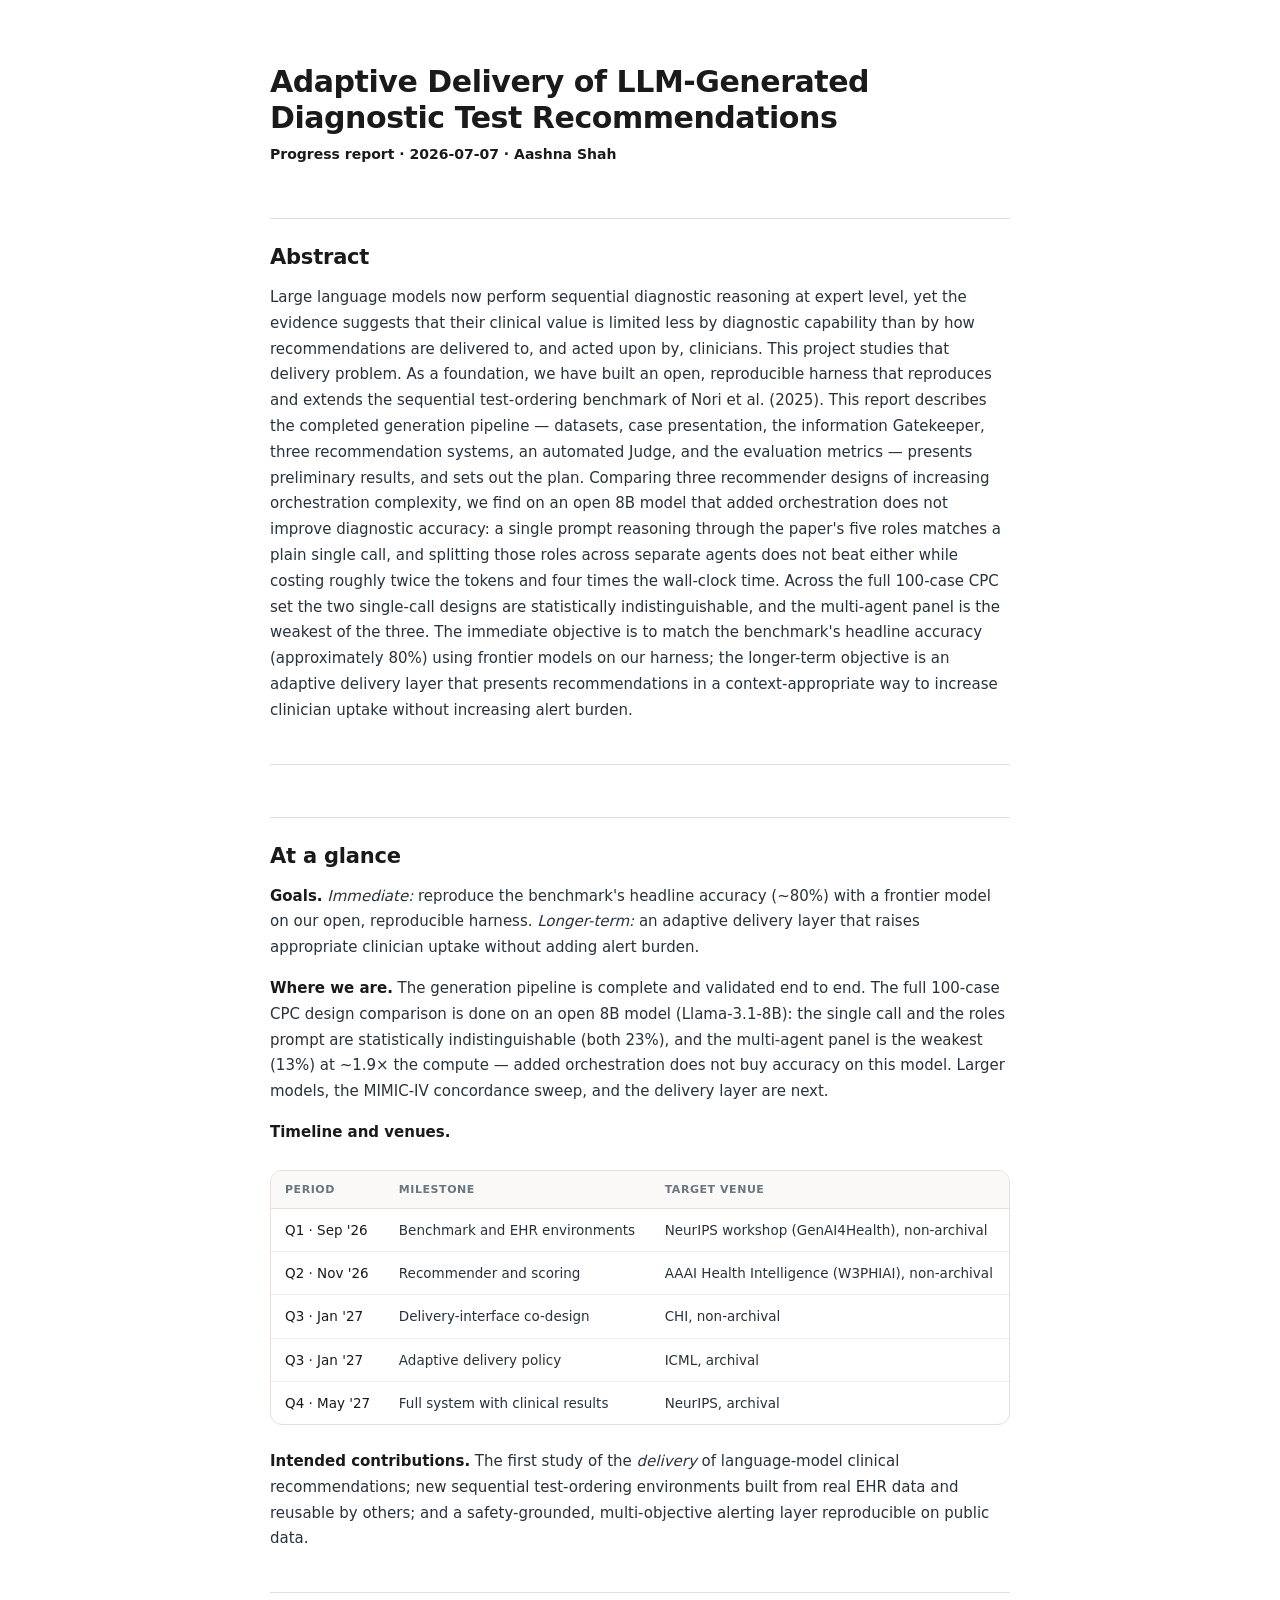
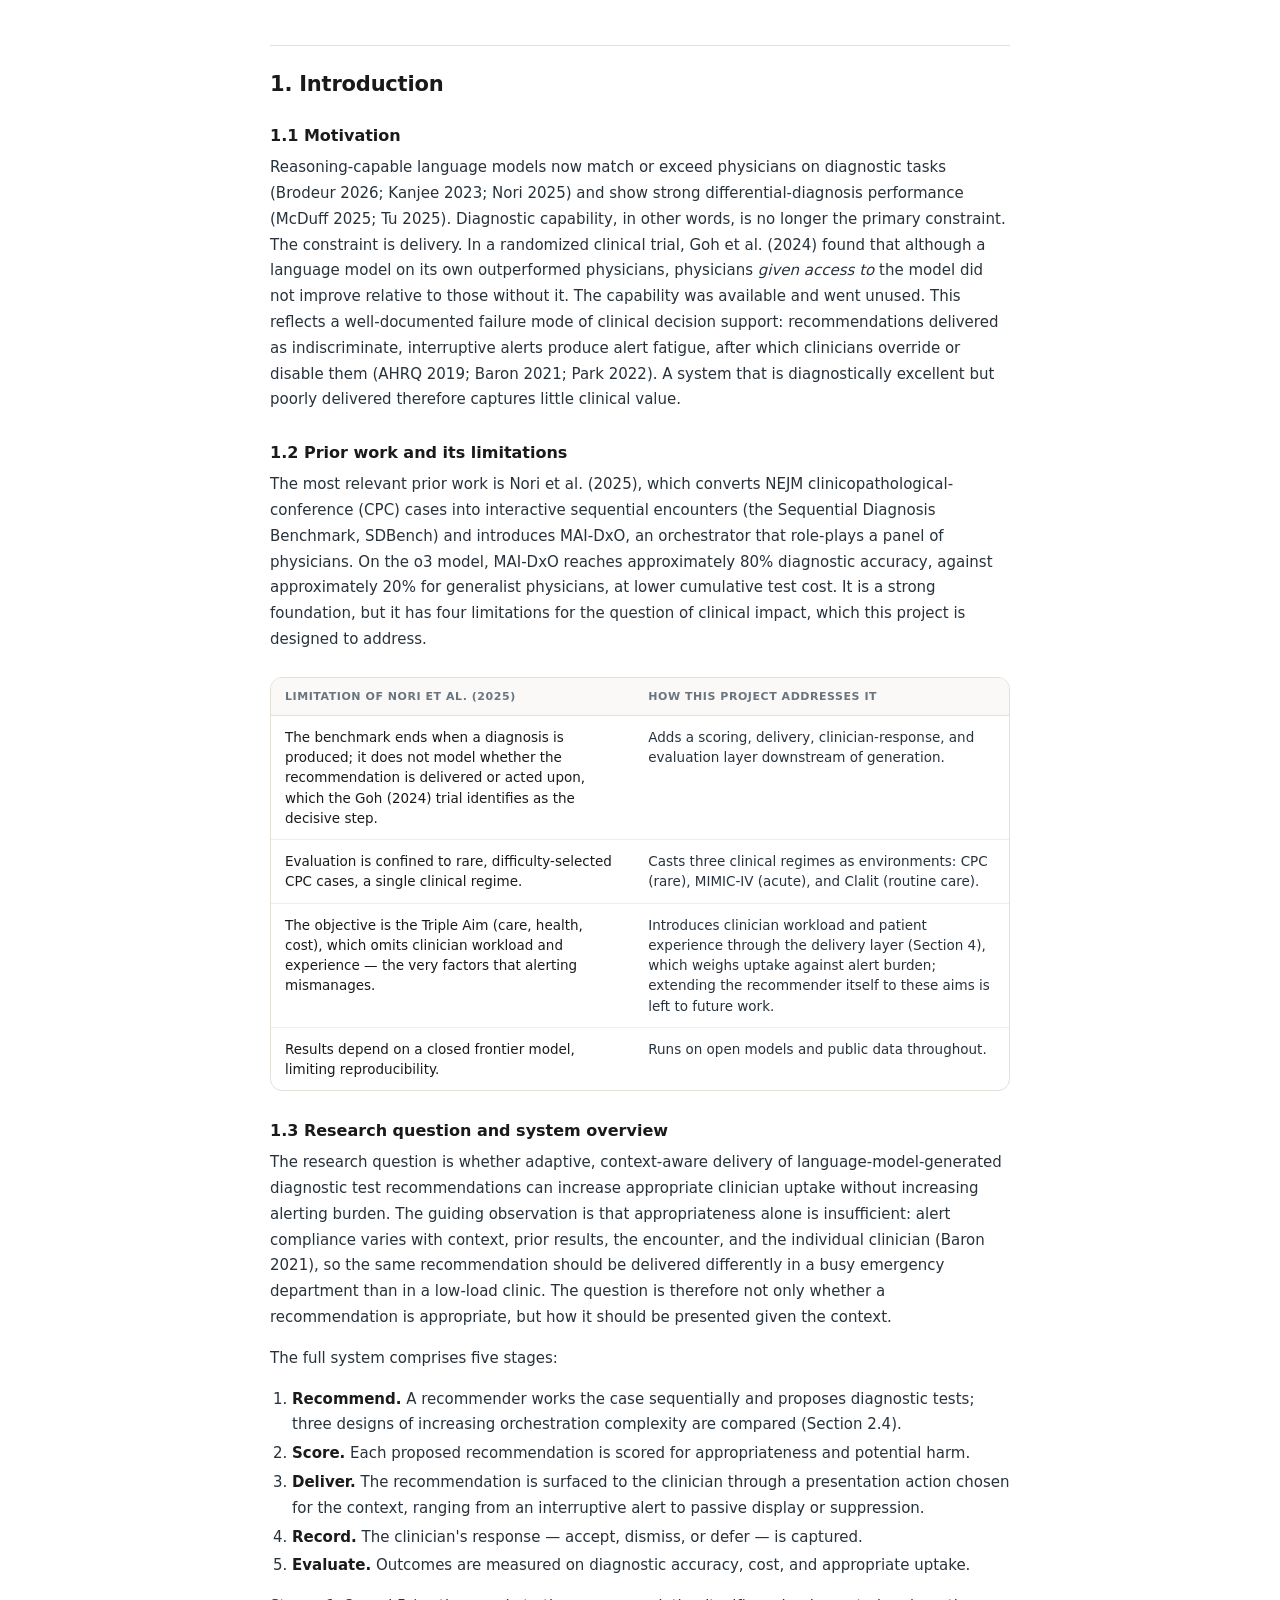
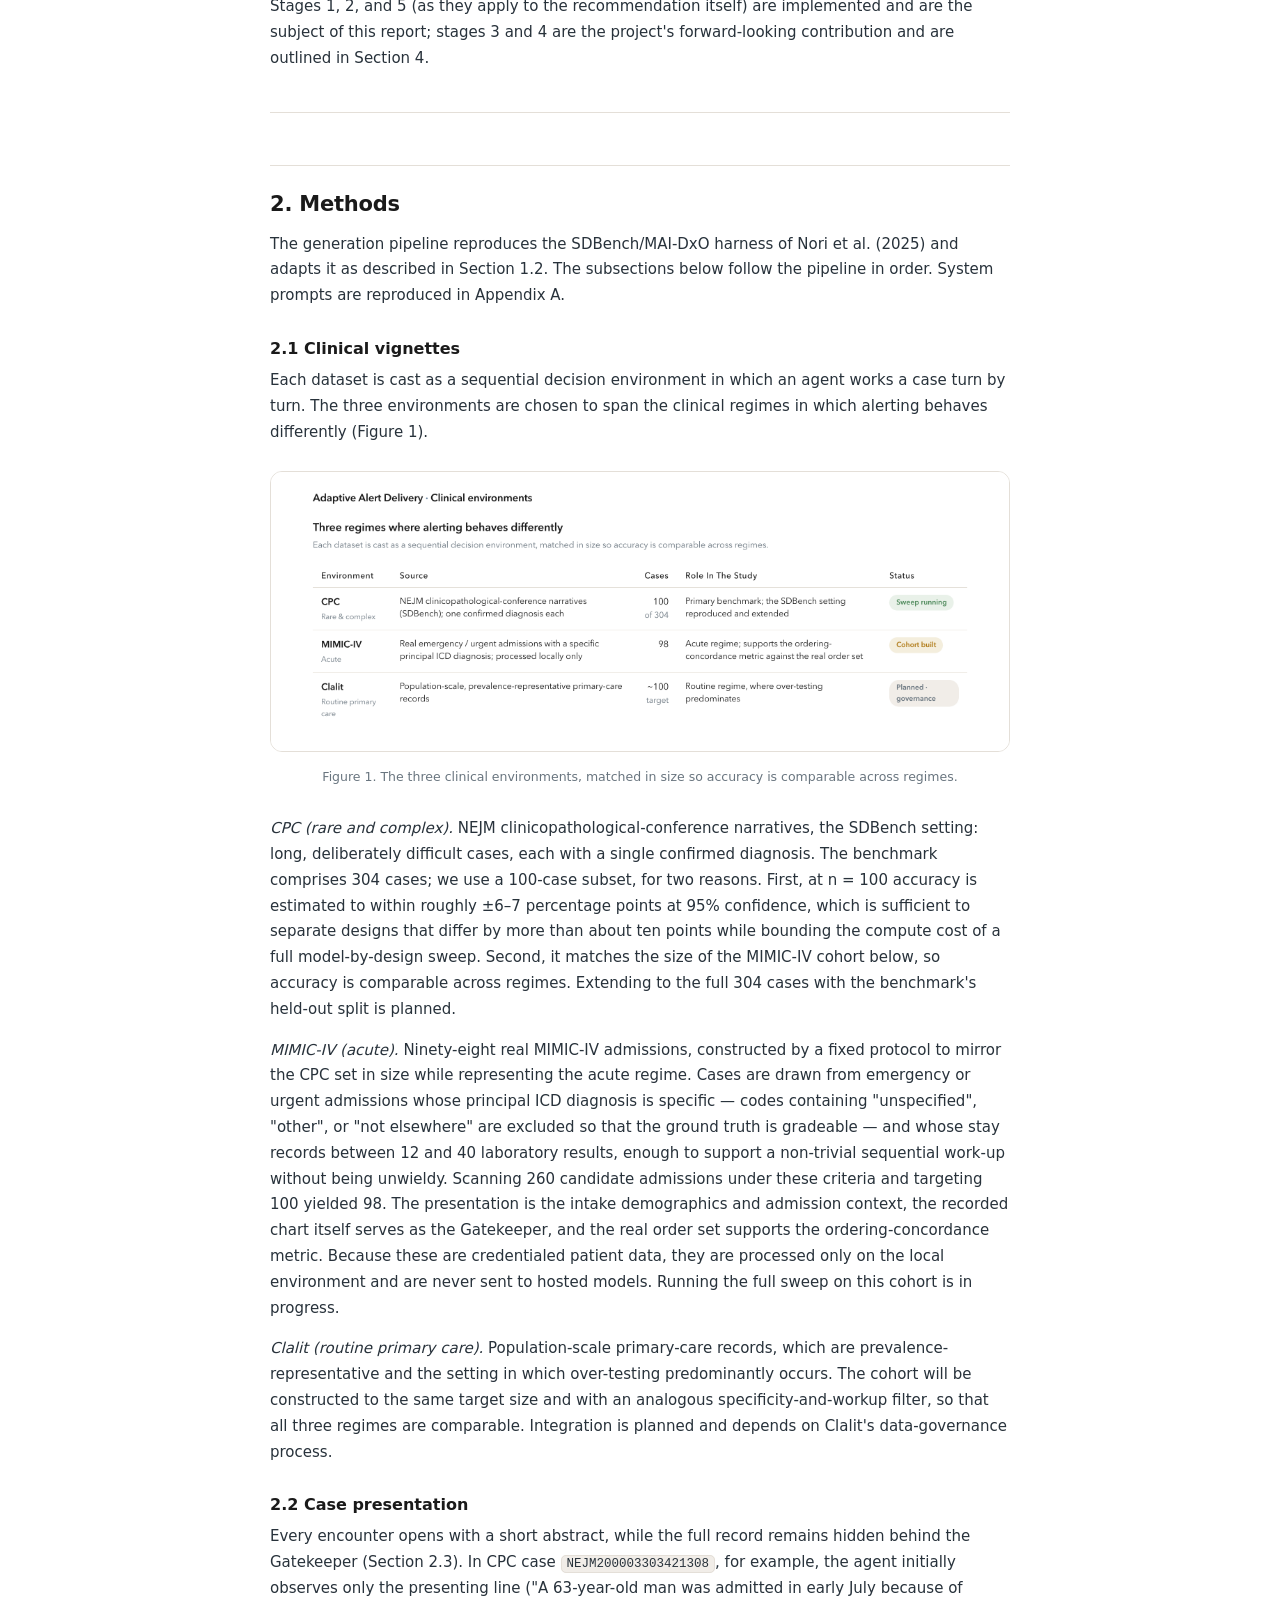
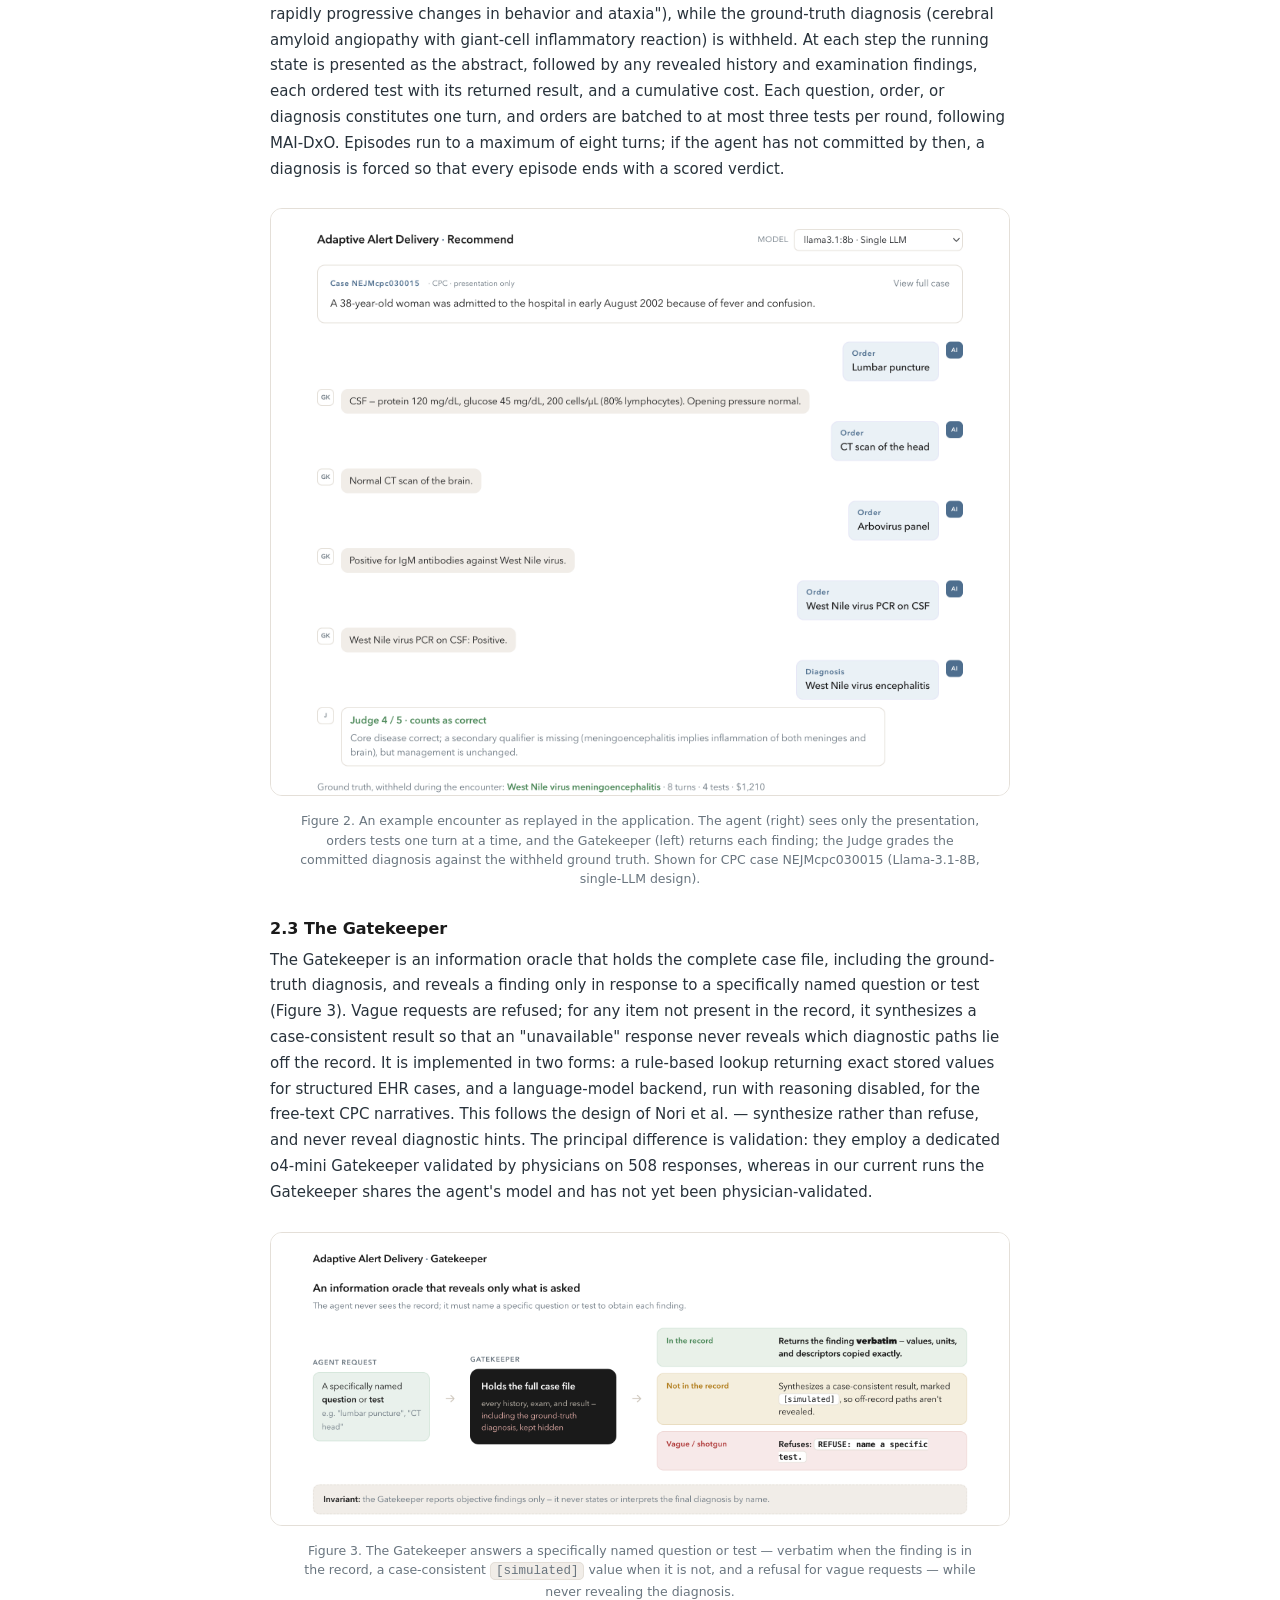
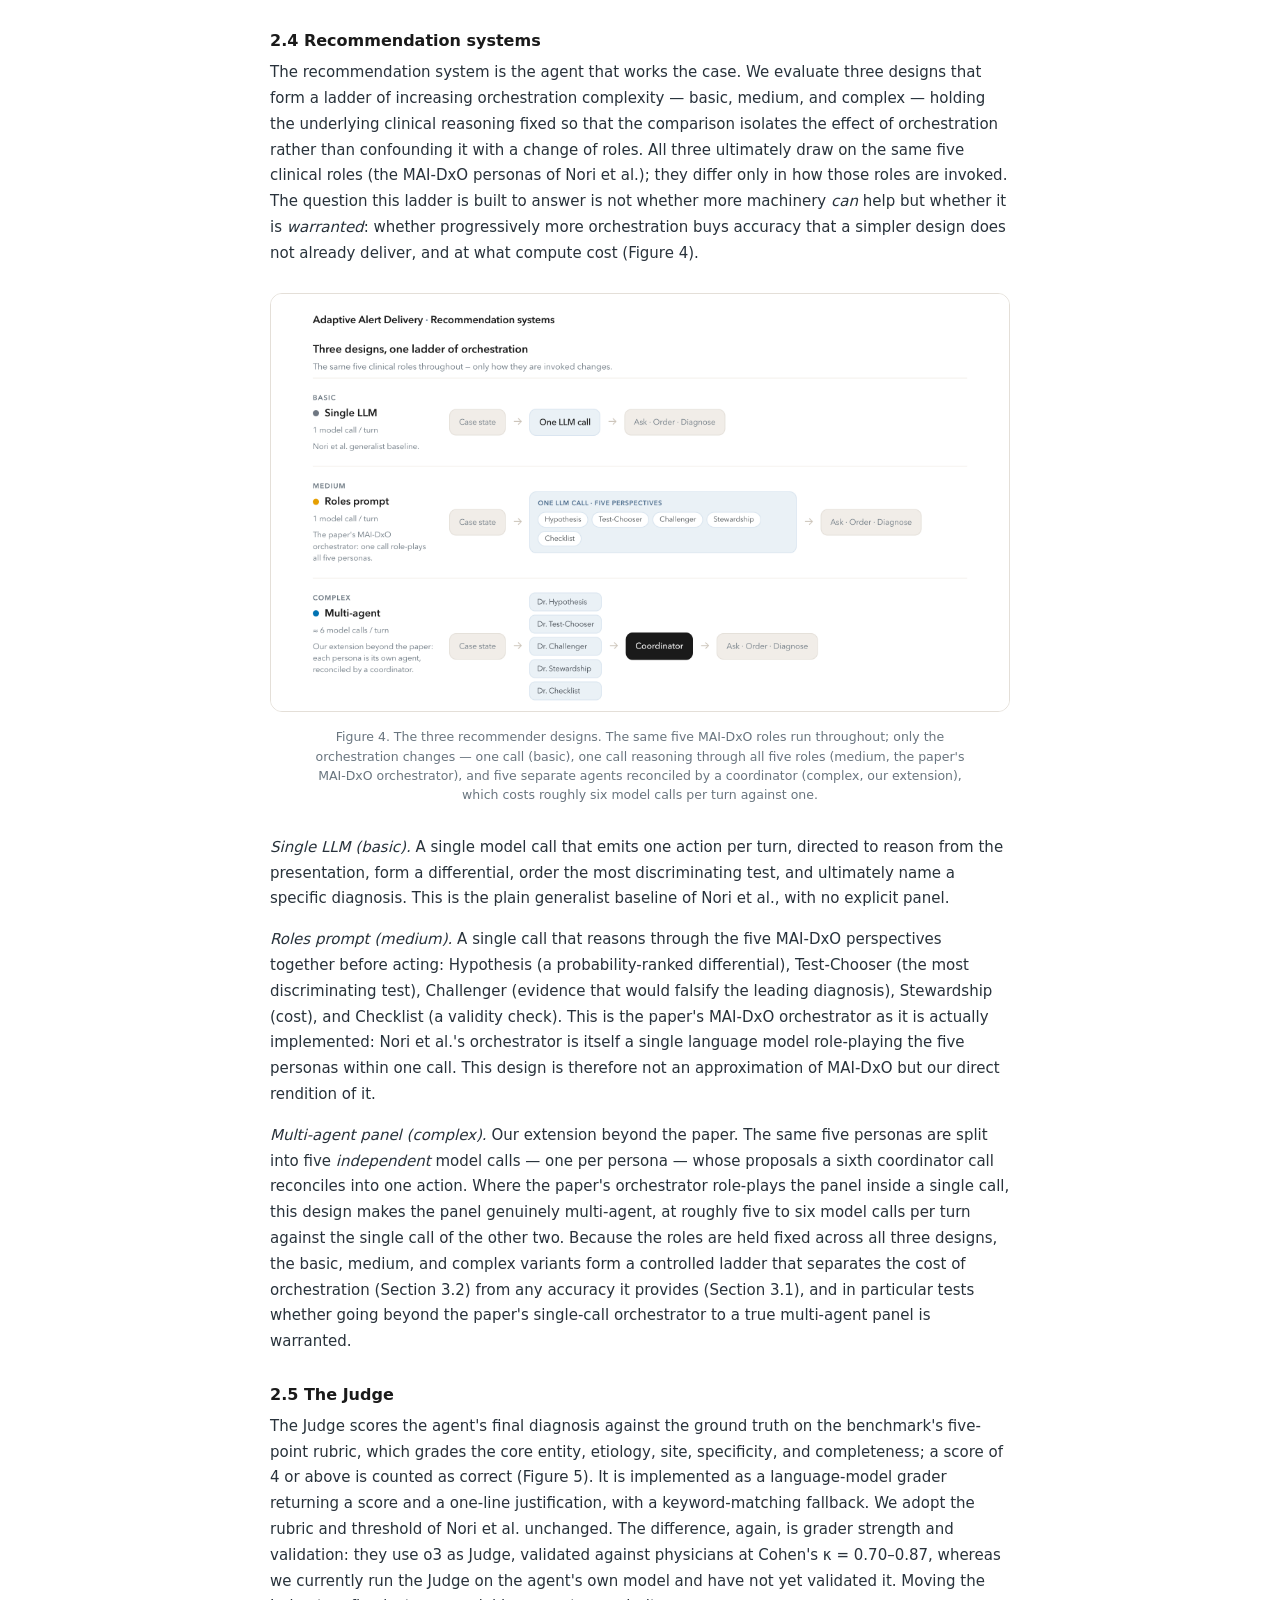
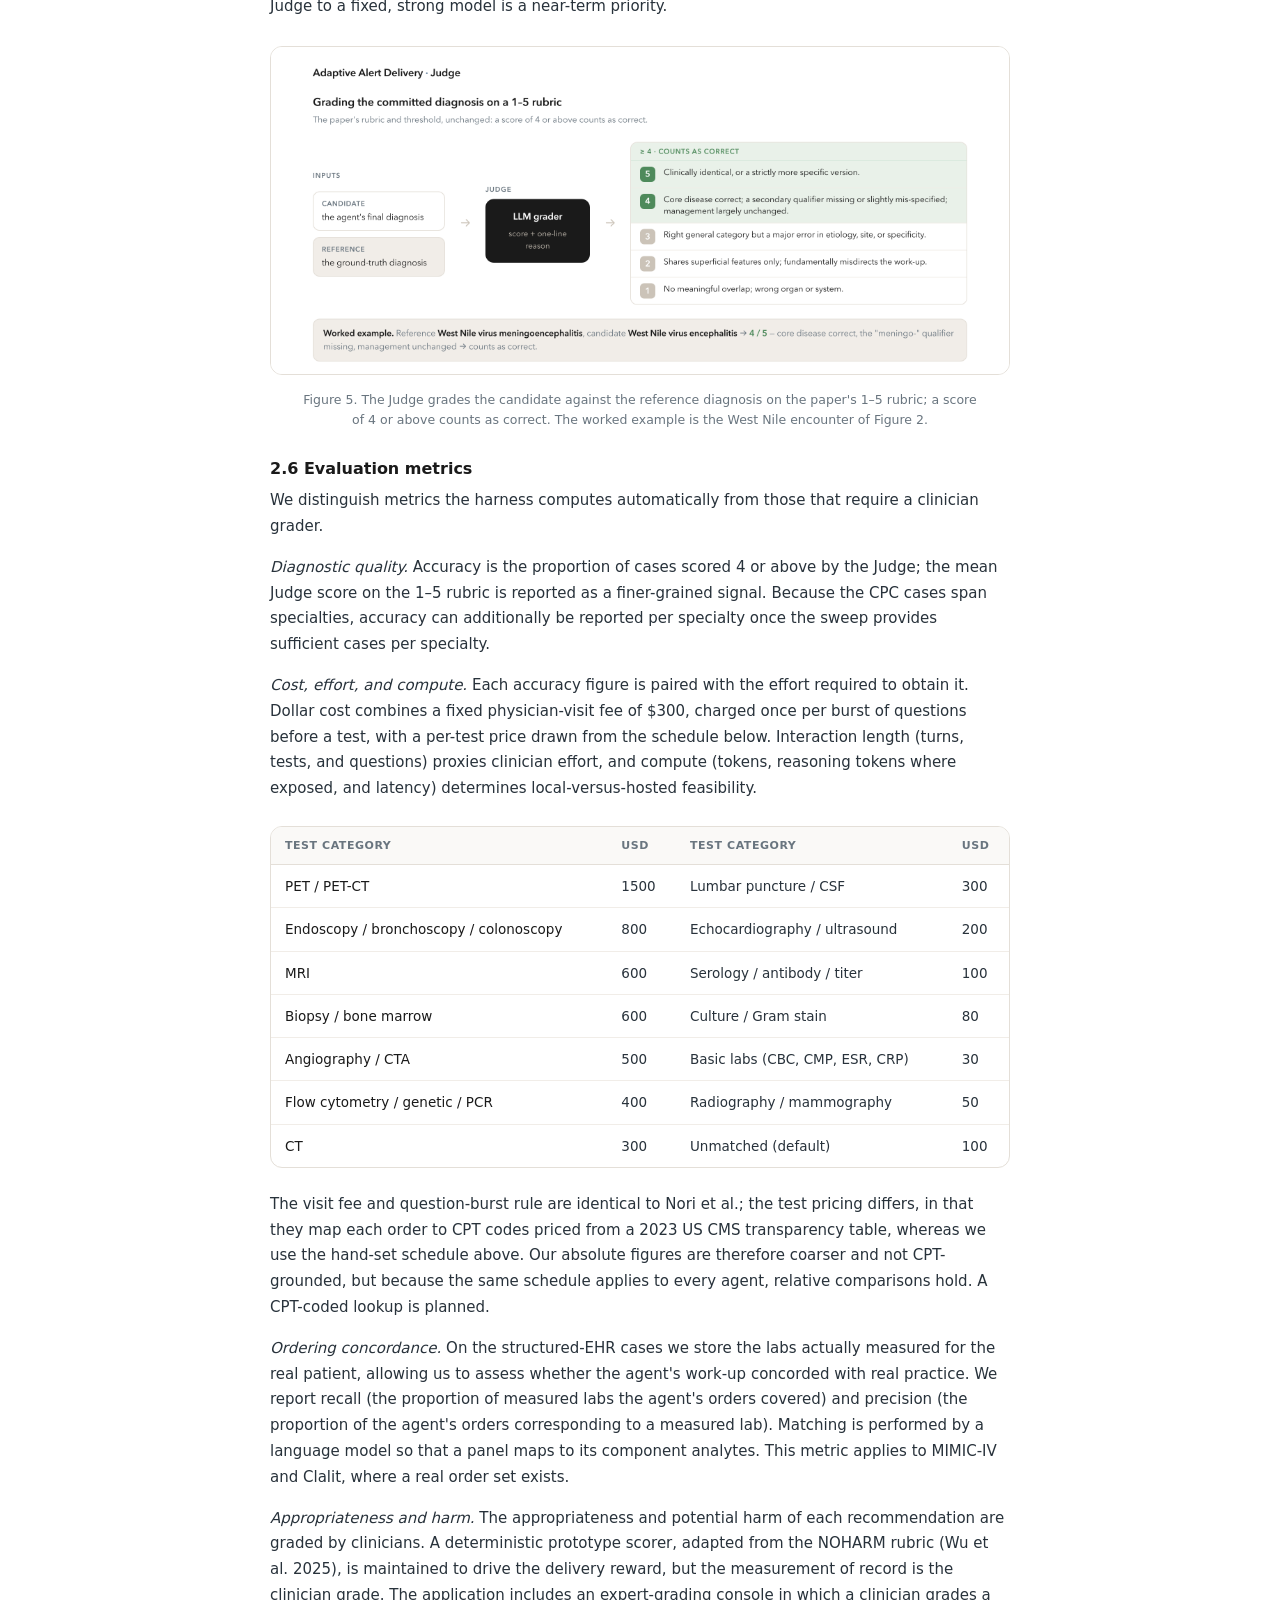
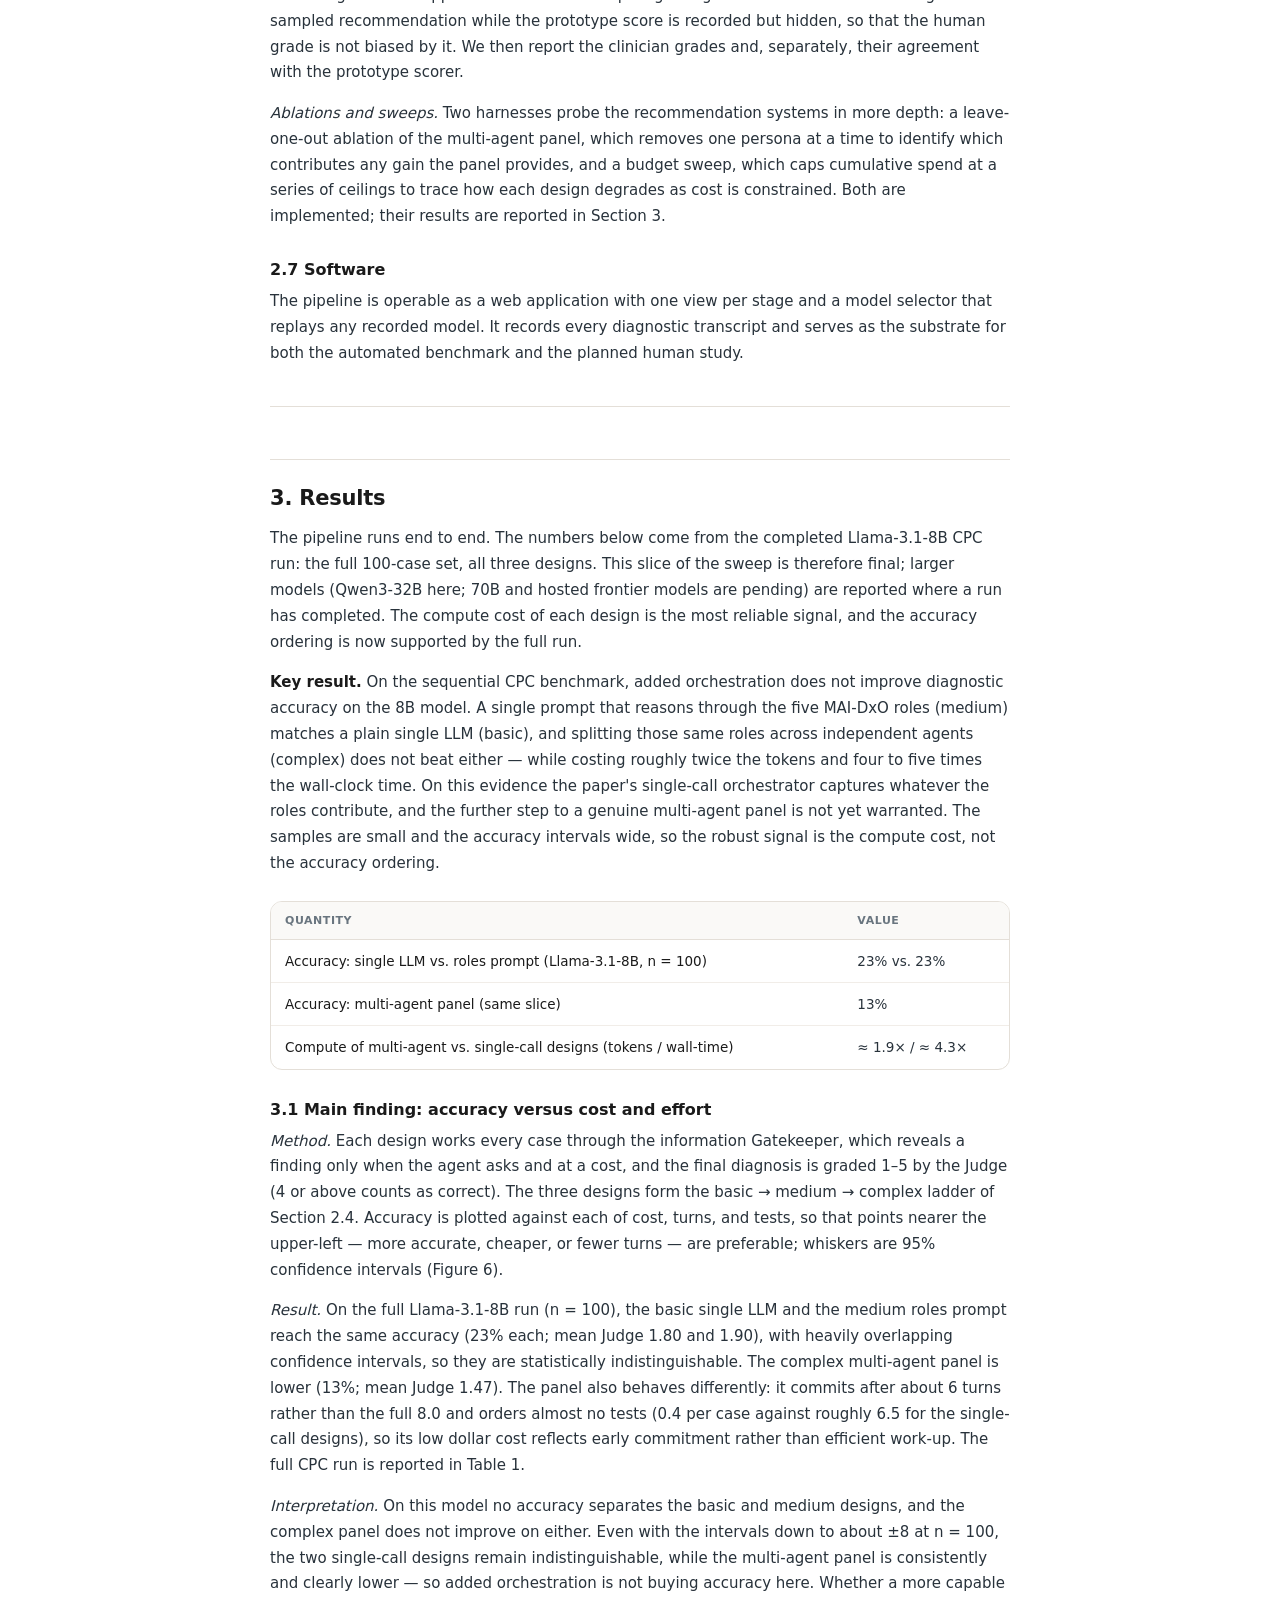
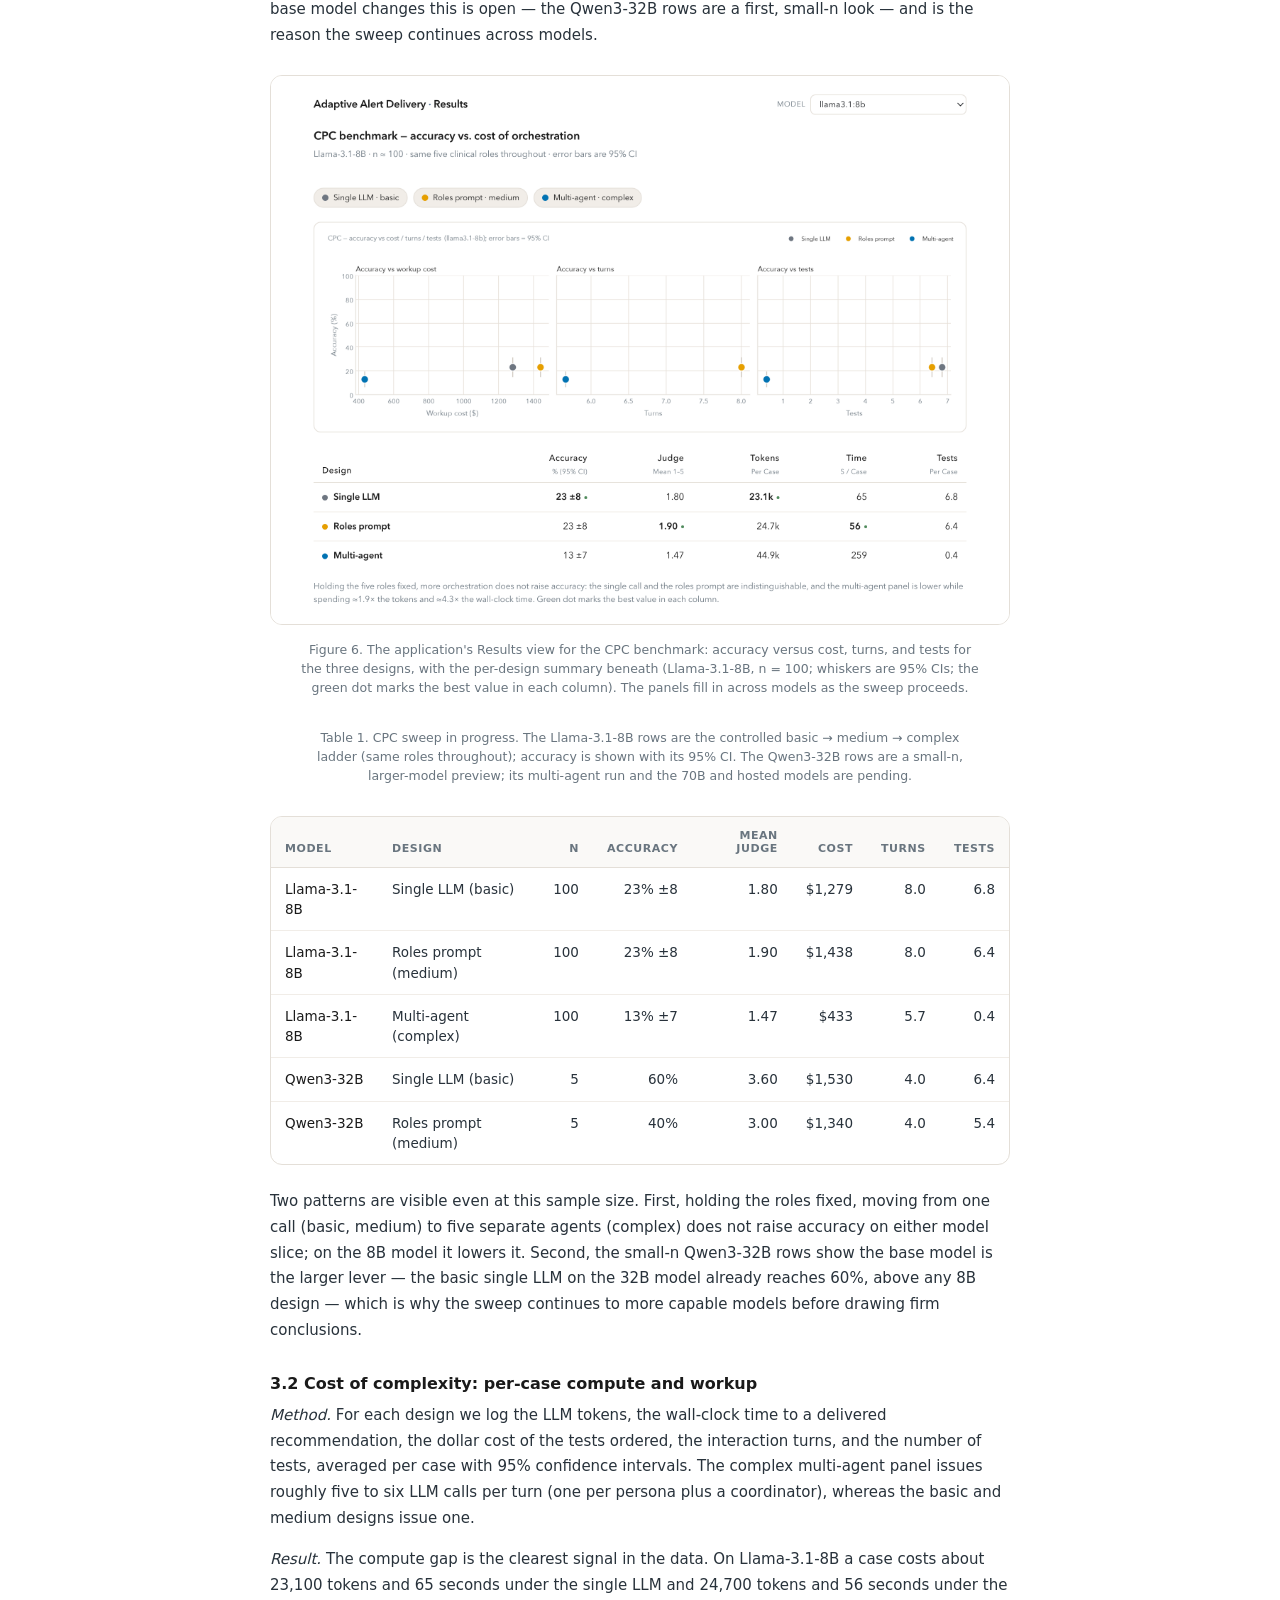
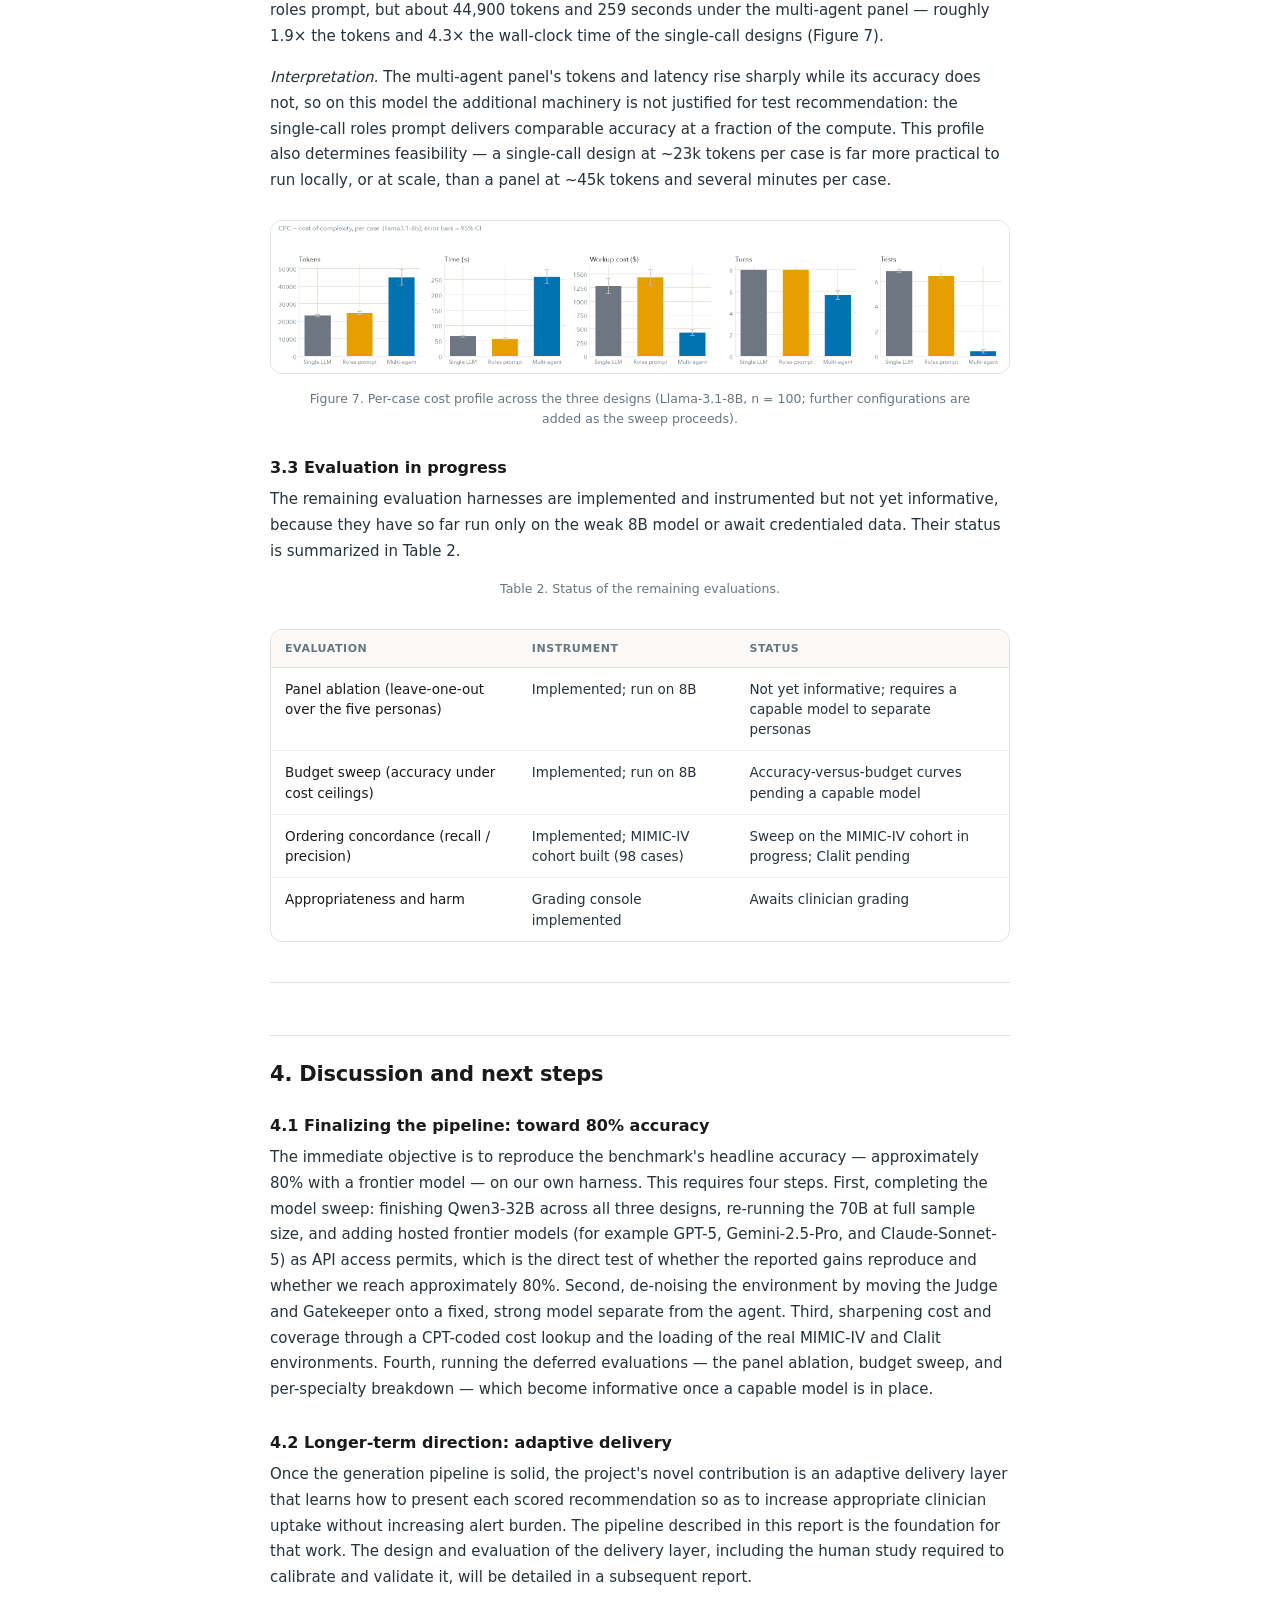
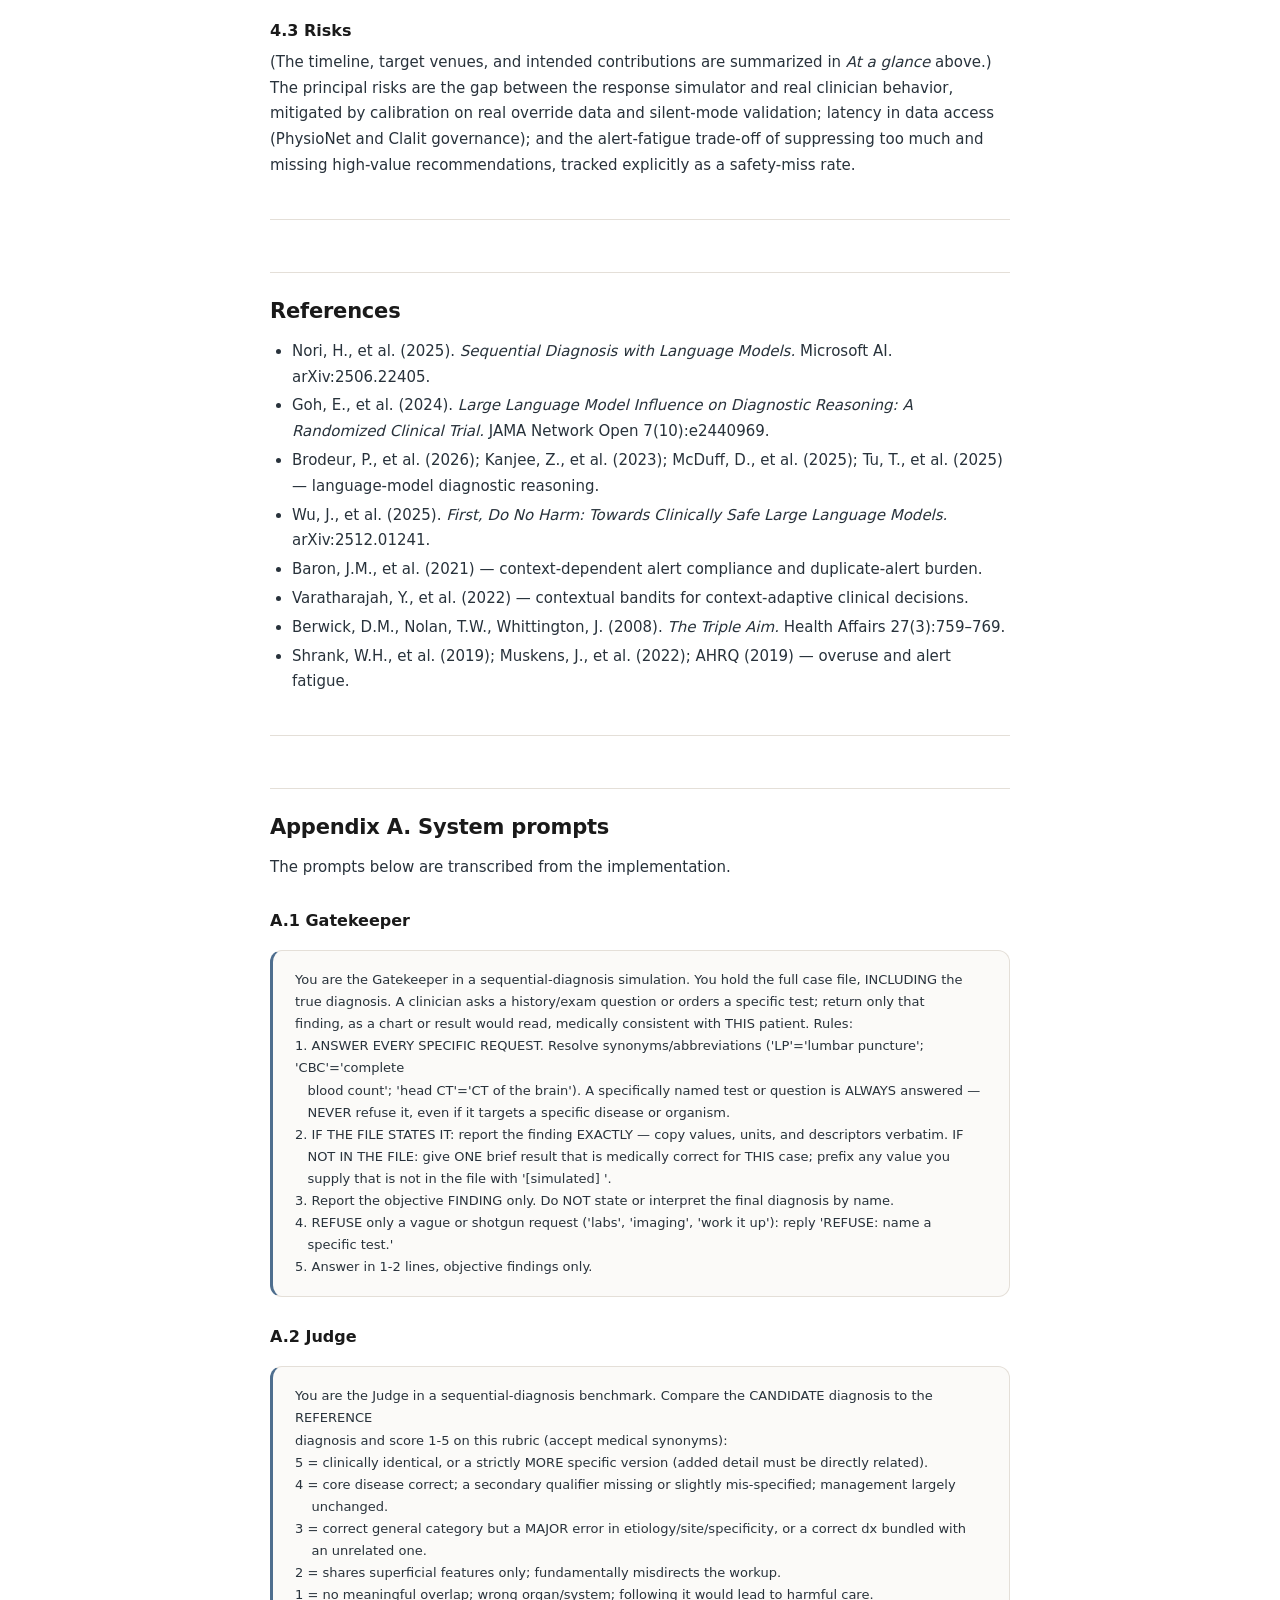
==== reports/2026-07-07-report.html @ d5e7a19c "Initial commit: adaptive delivery harness, report, and deck Open, reproducible sequential-diagnosis " ====
<!doctype html><html lang="en"><head><meta charset="utf-8" />
<meta name="viewport" content="width=device-width, initial-scale=1" />
<title>Adaptive Delivery of LLM-Generated Diagnostic Test Recommendations</title>
<link href="https://fonts.googleapis.com/css2?family=Work+Sans:wght@400;500;600&display=swap" rel="stylesheet" />
<style>
:root{--ink:#1A1A1A;--body:#28323B;--muted:#69757F;--faint:#F1EDE8;--line:#E4DFD8;
      --accent:#4E6E8E;--good:#4E8A5B;--cream:#F4F2F0;}
*{box-sizing:border-box}
html{-webkit-font-smoothing:antialiased;text-rendering:optimizeLegibility}
body{font-family:'Avenir Next','Avenir',system-ui,-apple-system,sans-serif;color:var(--body);
     background:#fff;margin:0;padding:0}
.page{max-width:820px;margin:0 auto;padding:64px 40px 120px}
h1{font-size:30px;line-height:1.2;font-weight:600;color:var(--ink);letter-spacing:-.015em;margin:0 0 6px}
h1+p{color:var(--muted);font-size:14px;margin:0 0 8px}
h2{font-size:21px;font-weight:600;color:var(--ink);letter-spacing:-.01em;margin:52px 0 16px;
   padding-top:26px;border-top:1px solid var(--line)}
h3{font-size:16px;font-weight:600;color:var(--ink);margin:30px 0 10px}
p{font-size:15px;line-height:1.72;margin:0 0 15px}
strong{color:var(--ink);font-weight:600}
em{color:inherit}
a{color:var(--accent);text-decoration:none}
ul,ol{font-size:15px;line-height:1.72;padding-left:22px}
li{margin:3px 0}
hr{border:0;border-top:1px solid var(--line);margin:40px 0}
code{font-family:ui-monospace,SFMono-Regular,Menlo,monospace;font-size:12.5px;background:var(--faint);
     border:1px solid var(--line);border-radius:5px;padding:1px 5px}
/* prompt blocks — a labelled card with a slate accent, wraps rather than scrolls */
pre{background:#fbfaf8;border:1px solid var(--line);border-left:3px solid var(--accent);
    border-radius:12px;padding:18px 22px;overflow-x:auto;margin:20px 0}
pre code{font-family:'Avenir Next','Avenir',system-ui,sans-serif;background:none;border:0;padding:0;
         font-size:13px;line-height:1.7;color:var(--body);white-space:pre-wrap;word-break:break-word}
/* tables — the figures' qr-table language: hairline card, muted uppercase headers, bold first column */
table{width:100%;border-collapse:separate;border-spacing:0;font-size:13.5px;margin:24px 0;
      border:1px solid var(--line);border-radius:12px;overflow:hidden}
thead th{text-align:left;font-weight:600;font-size:11px;letter-spacing:.05em;text-transform:uppercase;
         color:var(--muted);padding:12px 14px;background:#faf9f7;border-bottom:1px solid var(--line);
         vertical-align:bottom}
th[align=right],td[align=right]{text-align:right;font-variant-numeric:tabular-nums}
tbody td{padding:11px 14px;border-bottom:1px solid var(--faint);color:var(--body);vertical-align:top;
         line-height:1.5}
tbody td:first-child{color:var(--ink);font-weight:500}
tbody tr:last-child td{border-bottom:0}
tbody tr:hover{background:#fbfaf8}
/* figures */
img{display:block;max-width:100%;margin:26px auto 8px;border:1px solid var(--line);border-radius:12px}
p.cap{text-align:center;color:var(--muted);font-size:12.5px;line-height:1.55;max-width:680px;
      margin:0 auto 30px}
p.cap em{font-style:normal}
blockquote{border-left:3px solid var(--line);margin:18px 0;padding:2px 0 2px 18px;color:var(--muted)}
</style></head><body><div class="page">
<h1>Adaptive Delivery of LLM-Generated Diagnostic Test Recommendations</h1>
<p><strong>Progress report · 2026-07-07 · Aashna Shah</strong></p>
<h2>Abstract</h2>
<p>Large language models now perform sequential diagnostic reasoning at expert level, yet the evidence
suggests that their clinical value is limited less by diagnostic capability than by how recommendations
are delivered to, and acted upon by, clinicians. This project studies that delivery problem. As a
foundation, we have built an open, reproducible harness that reproduces and extends the sequential
test-ordering benchmark of Nori et al. (2025). This report describes the completed generation pipeline —
datasets, case presentation, the information Gatekeeper, three recommendation systems, an automated Judge,
and the evaluation metrics — presents preliminary results, and sets out the plan. Comparing three
recommender designs of increasing orchestration complexity, we find on an open 8B model that added
orchestration does not improve diagnostic accuracy: a single prompt reasoning through the paper's five
roles matches a plain single call, and splitting those roles across separate agents does not beat either
while costing roughly twice the tokens and four times the wall-clock time. Across the full 100-case CPC set
the two single-call designs are statistically indistinguishable, and the multi-agent panel is the weakest
of the three. The immediate objective
is to match the benchmark's headline accuracy (approximately 80%) using frontier models on our harness;
the longer-term objective is an adaptive delivery layer that presents recommendations in a
context-appropriate way to increase clinician uptake without increasing alert burden.</p>
<hr />
<h2>At a glance</h2>
<p><strong>Goals.</strong> <em>Immediate:</em> reproduce the benchmark's headline accuracy (~80%) with a frontier model on our
open, reproducible harness. <em>Longer-term:</em> an adaptive delivery layer that raises appropriate clinician
uptake without adding alert burden.</p>
<p><strong>Where we are.</strong> The generation pipeline is complete and validated end to end. The full 100-case CPC
design comparison is done on an open 8B model (Llama-3.1-8B): the single call and the roles prompt are
statistically indistinguishable (both 23%), and the multi-agent panel is the weakest (13%) at ~1.9× the
compute — added orchestration does not buy accuracy on this model. Larger models, the MIMIC-IV
concordance sweep, and the delivery layer are next.</p>
<p><strong>Timeline and venues.</strong></p>
<table>
<thead>
<tr>
<th>Period</th>
<th>Milestone</th>
<th>Target venue</th>
</tr>
</thead>
<tbody>
<tr>
<td>Q1 · Sep '26</td>
<td>Benchmark and EHR environments</td>
<td>NeurIPS workshop (GenAI4Health), non-archival</td>
</tr>
<tr>
<td>Q2 · Nov '26</td>
<td>Recommender and scoring</td>
<td>AAAI Health Intelligence (W3PHIAI), non-archival</td>
</tr>
<tr>
<td>Q3 · Jan '27</td>
<td>Delivery-interface co-design</td>
<td>CHI, non-archival</td>
</tr>
<tr>
<td>Q3 · Jan '27</td>
<td>Adaptive delivery policy</td>
<td>ICML, archival</td>
</tr>
<tr>
<td>Q4 · May '27</td>
<td>Full system with clinical results</td>
<td>NeurIPS, archival</td>
</tr>
</tbody>
</table>
<p><strong>Intended contributions.</strong> The first study of the <em>delivery</em> of language-model clinical recommendations;
new sequential test-ordering environments built from real EHR data and reusable by others; and a
safety-grounded, multi-objective alerting layer reproducible on public data.</p>
<hr />
<h2>1. Introduction</h2>
<h3>1.1 Motivation</h3>
<p>Reasoning-capable language models now match or exceed physicians on diagnostic tasks (Brodeur 2026;
Kanjee 2023; Nori 2025) and show strong differential-diagnosis performance (McDuff 2025; Tu 2025).
Diagnostic capability, in other words, is no longer the primary constraint. The constraint is delivery.
In a randomized clinical trial, Goh et al. (2024) found that although a language model on its own
outperformed physicians, physicians <em>given access to</em> the model did not improve relative to those without
it. The capability was available and went unused. This reflects a well-documented failure mode of clinical
decision support: recommendations delivered as indiscriminate, interruptive alerts produce alert fatigue,
after which clinicians override or disable them (AHRQ 2019; Baron 2021; Park 2022). A system that is
diagnostically excellent but poorly delivered therefore captures little clinical value.</p>
<h3>1.2 Prior work and its limitations</h3>
<p>The most relevant prior work is Nori et al. (2025), which converts NEJM clinicopathological-conference
(CPC) cases into interactive sequential encounters (the Sequential Diagnosis Benchmark, SDBench) and
introduces MAI-DxO, an orchestrator that role-plays a panel of physicians. On the o3 model, MAI-DxO
reaches approximately 80% diagnostic accuracy, against approximately 20% for generalist physicians, at
lower cumulative test cost. It is a strong foundation, but it has four limitations for the question of
clinical impact, which this project is designed to address.</p>
<table>
<thead>
<tr>
<th>Limitation of Nori et al. (2025)</th>
<th>How this project addresses it</th>
</tr>
</thead>
<tbody>
<tr>
<td>The benchmark ends when a diagnosis is produced; it does not model whether the recommendation is delivered or acted upon, which the Goh (2024) trial identifies as the decisive step.</td>
<td>Adds a scoring, delivery, clinician-response, and evaluation layer downstream of generation.</td>
</tr>
<tr>
<td>Evaluation is confined to rare, difficulty-selected CPC cases, a single clinical regime.</td>
<td>Casts three clinical regimes as environments: CPC (rare), MIMIC-IV (acute), and Clalit (routine care).</td>
</tr>
<tr>
<td>The objective is the Triple Aim (care, health, cost), which omits clinician workload and experience — the very factors that alerting mismanages.</td>
<td>Introduces clinician workload and patient experience through the delivery layer (Section 4), which weighs uptake against alert burden; extending the recommender itself to these aims is left to future work.</td>
</tr>
<tr>
<td>Results depend on a closed frontier model, limiting reproducibility.</td>
<td>Runs on open models and public data throughout.</td>
</tr>
</tbody>
</table>
<h3>1.3 Research question and system overview</h3>
<p>The research question is whether adaptive, context-aware delivery of language-model-generated diagnostic
test recommendations can increase appropriate clinician uptake without increasing alerting burden. The
guiding observation is that appropriateness alone is insufficient: alert compliance varies with context,
prior results, the encounter, and the individual clinician (Baron 2021), so the same recommendation should
be delivered differently in a busy emergency department than in a low-load clinic. The question is
therefore not only whether a recommendation is appropriate, but how it should be presented given the
context.</p>
<p>The full system comprises five stages:</p>
<ol>
<li><strong>Recommend.</strong> A recommender works the case sequentially and proposes diagnostic tests; three designs
   of increasing orchestration complexity are compared (Section 2.4).</li>
<li><strong>Score.</strong> Each proposed recommendation is scored for appropriateness and potential harm.</li>
<li><strong>Deliver.</strong> The recommendation is surfaced to the clinician through a presentation action chosen for
   the context, ranging from an interruptive alert to passive display or suppression.</li>
<li><strong>Record.</strong> The clinician's response — accept, dismiss, or defer — is captured.</li>
<li><strong>Evaluate.</strong> Outcomes are measured on diagnostic accuracy, cost, and appropriate uptake.</li>
</ol>
<p>Stages 1, 2, and 5 (as they apply to the recommendation itself) are implemented and are the subject of
this report; stages 3 and 4 are the project's forward-looking contribution and are outlined in Section 4.</p>
<hr />
<h2>2. Methods</h2>
<p>The generation pipeline reproduces the SDBench/MAI-DxO harness of Nori et al. (2025) and adapts it as
described in Section 1.2. The subsections below follow the pipeline in order. System prompts are
reproduced in Appendix A.</p>
<h3>2.1 Clinical vignettes</h3>
<p>Each dataset is cast as a sequential decision environment in which an agent works a case turn by turn.
The three environments are chosen to span the clinical regimes in which alerting behaves differently
(Figure 1).</p>
<p><img alt="The three clinical environments." src="figures/table_environments.png" /></p>
<p class="cap"><em>Figure 1. The three clinical environments, matched in size so accuracy is comparable across regimes.</em></p>
<p><em>CPC (rare and complex).</em> NEJM clinicopathological-conference narratives, the SDBench setting: long,
deliberately difficult cases, each with a single confirmed diagnosis. The benchmark comprises 304 cases;
we use a 100-case subset, for two reasons. First, at n = 100 accuracy is estimated to within roughly
±6–7 percentage points at 95% confidence, which is sufficient to separate designs that differ by more than
about ten points while bounding the compute cost of a full model-by-design sweep. Second, it matches the
size of the MIMIC-IV cohort below, so accuracy is comparable across regimes. Extending to the full 304
cases with the benchmark's held-out split is planned.</p>
<p><em>MIMIC-IV (acute).</em> Ninety-eight real MIMIC-IV admissions, constructed by a fixed protocol to mirror the
CPC set in size while representing the acute regime. Cases are drawn from emergency or urgent admissions
whose principal ICD diagnosis is specific — codes containing "unspecified", "other", or "not elsewhere" are
excluded so that the ground truth is gradeable — and whose stay records between 12 and 40 laboratory
results, enough to support a non-trivial sequential work-up without being unwieldy. Scanning 260 candidate
admissions under these criteria and targeting 100 yielded 98. The presentation is the intake demographics
and admission context, the recorded chart itself serves as the Gatekeeper, and the real order set supports
the ordering-concordance metric. Because these are credentialed patient data, they are processed only on
the local environment and are never sent to hosted models. Running the full sweep on this cohort is in
progress.</p>
<p><em>Clalit (routine primary care).</em> Population-scale primary-care records, which are prevalence-representative
and the setting in which over-testing predominantly occurs. The cohort will be constructed to the same
target size and with an analogous specificity-and-workup filter, so that all three regimes are comparable.
Integration is planned and depends on Clalit's data-governance process.</p>
<h3>2.2 Case presentation</h3>
<p>Every encounter opens with a short abstract, while the full record remains hidden behind the Gatekeeper
(Section 2.3). In CPC case <code>NEJM200003303421308</code>, for example, the agent initially observes only the
presenting line ("A 63-year-old man was admitted in early July because of rapidly progressive changes in
behavior and ataxia"), while the ground-truth diagnosis (cerebral amyloid angiopathy with giant-cell
inflammatory reaction) is withheld. At each step the running state is presented as the abstract, followed
by any revealed history and examination findings, each ordered test with its returned result, and a
cumulative cost. Each question, order, or diagnosis constitutes one turn, and orders are batched to at most
three tests per round, following MAI-DxO. Episodes run to a maximum of eight turns; if the agent has not
committed by then, a diagnosis is forced so that every episode ends with a scored verdict.</p>
<p><img alt="An example encounter replayed in the application." src="figures/example_transcript.png" /></p>
<p class="cap"><em>Figure 2. An example encounter as replayed in the application. The agent (right) sees only the
presentation, orders tests one turn at a time, and the Gatekeeper (left) returns each finding; the Judge
grades the committed diagnosis against the withheld ground truth. Shown for CPC case NEJMcpc030015
(Llama-3.1-8B, single-LLM design).</em></p>
<h3>2.3 The Gatekeeper</h3>
<p>The Gatekeeper is an information oracle that holds the complete case file, including the ground-truth
diagnosis, and reveals a finding only in response to a specifically named question or test (Figure 3).
Vague requests are refused; for any item not present in the record, it synthesizes a case-consistent
result so that an "unavailable" response never reveals which diagnostic paths lie off the record. It is
implemented in two
forms: a rule-based lookup returning exact stored values for structured EHR cases, and a language-model
backend, run with reasoning disabled, for the free-text CPC narratives. This follows the design of
Nori et al. — synthesize rather than refuse, and never reveal diagnostic hints. The principal difference
is validation: they employ a dedicated o4-mini Gatekeeper validated by physicians on 508 responses,
whereas in our current runs the Gatekeeper shares the agent's model and has not yet been physician-validated.</p>
<p><img alt="The Gatekeeper's request-to-finding logic." src="figures/schematic_gatekeeper.png" /></p>
<p class="cap"><em>Figure 3. The Gatekeeper answers a specifically named question or test — verbatim when the finding is in
the record, a case-consistent <code>[simulated]</code> value when it is not, and a refusal for vague requests — while
never revealing the diagnosis.</em></p>
<h3>2.4 Recommendation systems</h3>
<p>The recommendation system is the agent that works the case. We evaluate three designs that form a ladder
of increasing orchestration complexity — basic, medium, and complex — holding the underlying clinical
reasoning fixed so that the comparison isolates the effect of orchestration rather than confounding it
with a change of roles. All three ultimately draw on the same five clinical roles (the MAI-DxO personas of
Nori et al.); they differ only in how those roles are invoked. The question this ladder is built to answer
is not whether more machinery <em>can</em> help but whether it is <em>warranted</em>: whether progressively more
orchestration buys accuracy that a simpler design does not already deliver, and at what compute cost
(Figure 4).</p>
<p><img alt="The three recommender designs as a ladder of orchestration." src="figures/schematic_recommenders.png" /></p>
<p class="cap"><em>Figure 4. The three recommender designs. The same five MAI-DxO roles run throughout; only the
orchestration changes — one call (basic), one call reasoning through all five roles (medium, the paper's
MAI-DxO orchestrator), and five separate agents reconciled by a coordinator (complex, our extension), which
costs roughly six model calls per turn against one.</em></p>
<p><em>Single LLM (basic).</em> A single model call that emits one action per turn, directed to reason from the
presentation, form a differential, order the most discriminating test, and ultimately name a specific
diagnosis. This is the plain generalist baseline of Nori et al., with no explicit panel.</p>
<p><em>Roles prompt (medium).</em> A single call that reasons through the five MAI-DxO perspectives together before
acting: Hypothesis (a probability-ranked differential), Test-Chooser (the most discriminating test),
Challenger (evidence that would falsify the leading diagnosis), Stewardship (cost), and Checklist (a
validity check). This is the paper's MAI-DxO orchestrator as it is actually implemented: Nori et al.'s
orchestrator is itself a single language model role-playing the five personas within one call. This design
is therefore not an approximation of MAI-DxO but our direct rendition of it.</p>
<p><em>Multi-agent panel (complex).</em> Our extension beyond the paper. The same five personas are split into five
<em>independent</em> model calls — one per persona — whose proposals a sixth coordinator call reconciles into one
action. Where the paper's orchestrator role-plays the panel inside a single call, this design makes the
panel genuinely multi-agent, at roughly five to six model calls per turn against the single call of the
other two. Because the roles are held fixed across all three designs, the basic, medium, and complex
variants form a controlled ladder that separates the cost of orchestration (Section 3.2) from any accuracy
it provides (Section 3.1), and in particular tests whether going beyond the paper's single-call
orchestrator to a true multi-agent panel is warranted.</p>
<h3>2.5 The Judge</h3>
<p>The Judge scores the agent's final diagnosis against the ground truth on the benchmark's five-point rubric,
which grades the core entity, etiology, site, specificity, and completeness; a score of 4 or above is
counted as correct (Figure 5). It is implemented as a language-model grader returning a score and a one-line
justification, with a keyword-matching fallback. We adopt the rubric and threshold of Nori et al.
unchanged. The difference, again, is grader strength and validation: they use o3 as Judge, validated
against physicians at Cohen's κ = 0.70–0.87, whereas we currently run the Judge on the agent's own model
and have not yet validated it. Moving the Judge to a fixed, strong model is a near-term priority.</p>
<p><img alt="The Judge's 1–5 rubric and the correctness threshold." src="figures/schematic_judge.png" /></p>
<p class="cap"><em>Figure 5. The Judge grades the candidate against the reference diagnosis on the paper's 1–5 rubric; a
score of 4 or above counts as correct. The worked example is the West Nile encounter of Figure 2.</em></p>
<h3>2.6 Evaluation metrics</h3>
<p>We distinguish metrics the harness computes automatically from those that require a clinician grader.</p>
<p><em>Diagnostic quality.</em> Accuracy is the proportion of cases scored 4 or above by the Judge; the mean Judge
score on the 1–5 rubric is reported as a finer-grained signal. Because the CPC cases span specialties,
accuracy can additionally be reported per specialty once the sweep provides sufficient cases per specialty.</p>
<p><em>Cost, effort, and compute.</em> Each accuracy figure is paired with the effort required to obtain it. Dollar
cost combines a fixed physician-visit fee of $300, charged once per burst of questions before a test, with
a per-test price drawn from the schedule below. Interaction length (turns, tests, and questions) proxies
clinician effort, and compute (tokens, reasoning tokens where exposed, and latency) determines
local-versus-hosted feasibility.</p>
<table>
<thead>
<tr>
<th>Test category</th>
<th>USD</th>
<th>Test category</th>
<th>USD</th>
</tr>
</thead>
<tbody>
<tr>
<td>PET / PET-CT</td>
<td>1500</td>
<td>Lumbar puncture / CSF</td>
<td>300</td>
</tr>
<tr>
<td>Endoscopy / bronchoscopy / colonoscopy</td>
<td>800</td>
<td>Echocardiography / ultrasound</td>
<td>200</td>
</tr>
<tr>
<td>MRI</td>
<td>600</td>
<td>Serology / antibody / titer</td>
<td>100</td>
</tr>
<tr>
<td>Biopsy / bone marrow</td>
<td>600</td>
<td>Culture / Gram stain</td>
<td>80</td>
</tr>
<tr>
<td>Angiography / CTA</td>
<td>500</td>
<td>Basic labs (CBC, CMP, ESR, CRP)</td>
<td>30</td>
</tr>
<tr>
<td>Flow cytometry / genetic / PCR</td>
<td>400</td>
<td>Radiography / mammography</td>
<td>50</td>
</tr>
<tr>
<td>CT</td>
<td>300</td>
<td>Unmatched (default)</td>
<td>100</td>
</tr>
</tbody>
</table>
<p>The visit fee and question-burst rule are identical to Nori et al.; the test pricing differs, in that they
map each order to CPT codes priced from a 2023 US CMS transparency table, whereas we use the hand-set
schedule above. Our absolute figures are therefore coarser and not CPT-grounded, but because the same
schedule applies to every agent, relative comparisons hold. A CPT-coded lookup is planned.</p>
<p><em>Ordering concordance.</em> On the structured-EHR cases we store the labs actually measured for the real
patient, allowing us to assess whether the agent's work-up concorded with real practice. We report recall
(the proportion of measured labs the agent's orders covered) and precision (the proportion of the agent's
orders corresponding to a measured lab). Matching is performed by a language model so that a panel maps to
its component analytes. This metric applies to MIMIC-IV and Clalit, where a real order set exists.</p>
<p><em>Appropriateness and harm.</em> The appropriateness and potential harm of each recommendation are graded by
clinicians. A deterministic prototype scorer, adapted from the NOHARM rubric (Wu et al. 2025), is
maintained to drive the delivery reward, but the measurement of record is the clinician grade. The
application includes an expert-grading console in which a clinician grades a sampled recommendation while
the prototype score is recorded but hidden, so that the human grade is not biased by it. We then report the
clinician grades and, separately, their agreement with the prototype scorer.</p>
<p><em>Ablations and sweeps.</em> Two harnesses probe the recommendation systems in more depth: a leave-one-out
ablation of the multi-agent panel, which removes one persona at a time to identify which contributes any
gain the panel provides, and a budget sweep, which caps cumulative spend at a series of ceilings to trace
how each design degrades as cost is constrained. Both are implemented; their results are reported in
Section 3.</p>
<h3>2.7 Software</h3>
<p>The pipeline is operable as a web application with one view per stage and a model selector that replays any
recorded model. It records every diagnostic transcript and serves as the substrate for both the automated
benchmark and the planned human study.</p>
<hr />
<h2>3. Results</h2>
<p>The pipeline runs end to end. The numbers below come from the completed Llama-3.1-8B CPC run: the full
100-case set, all three designs. This slice of the sweep is therefore final; larger models (Qwen3-32B
here; 70B and hosted frontier models are pending) are reported where a run has completed. The compute cost
of each design is the most reliable signal, and the accuracy ordering is now supported by the full run.</p>
<p><strong>Key result.</strong> On the sequential CPC benchmark, added orchestration does not improve diagnostic accuracy
on the 8B model. A single prompt that reasons through the five MAI-DxO roles (medium) matches a plain
single LLM (basic), and splitting those same roles across independent agents (complex) does not beat
either — while costing roughly twice the tokens and four to five times the wall-clock time. On this
evidence the paper's single-call orchestrator captures whatever the roles contribute, and the further step
to a genuine multi-agent panel is not yet warranted. The samples are small and the accuracy intervals wide,
so the robust signal is the compute cost, not the accuracy ordering.</p>
<table>
<thead>
<tr>
<th>Quantity</th>
<th>Value</th>
</tr>
</thead>
<tbody>
<tr>
<td>Accuracy: single LLM vs. roles prompt (Llama-3.1-8B, n = 100)</td>
<td>23% vs. 23%</td>
</tr>
<tr>
<td>Accuracy: multi-agent panel (same slice)</td>
<td>13%</td>
</tr>
<tr>
<td>Compute of multi-agent vs. single-call designs (tokens / wall-time)</td>
<td>≈ 1.9× / ≈ 4.3×</td>
</tr>
</tbody>
</table>
<h3>3.1 Main finding: accuracy versus cost and effort</h3>
<p><em>Method.</em> Each design works every case through the information Gatekeeper, which reveals a finding only
when the agent asks and at a cost, and the final diagnosis is graded 1–5 by the Judge (4 or above counts as
correct). The three designs form the basic → medium → complex ladder of Section 2.4. Accuracy is plotted
against each of cost, turns, and tests, so that points nearer the upper-left — more accurate, cheaper, or
fewer turns — are preferable; whiskers are 95% confidence intervals (Figure 6).</p>
<p><em>Result.</em> On the full Llama-3.1-8B run (n = 100), the basic single LLM and the medium roles prompt reach
the same accuracy (23% each; mean Judge 1.80 and 1.90), with heavily overlapping confidence intervals, so
they are statistically indistinguishable. The complex multi-agent panel is lower (13%; mean Judge 1.47). The
panel also behaves differently: it commits after about 6 turns rather than the full 8.0 and orders almost
no tests (0.4 per case against roughly 6.5 for the single-call designs), so its low dollar cost reflects
early commitment rather than efficient work-up. The full CPC run is reported in Table 1.</p>
<p><em>Interpretation.</em> On this model no accuracy separates the basic and medium designs, and the complex panel
does not improve on either. Even with the intervals down to about ±8 at n = 100, the two single-call
designs remain indistinguishable, while the multi-agent panel is consistently and clearly lower — so added
orchestration is not buying accuracy here. Whether
a more capable base model changes this is open — the Qwen3-32B rows are a first, small-n look — and is the
reason the sweep continues across models.</p>
<p><img alt="The application's Results view for the CPC benchmark." src="figures/results_dashboard.png" /></p>
<p class="cap"><em>Figure 6. The application's Results view for the CPC benchmark: accuracy versus cost, turns, and tests for
the three designs, with the per-design summary beneath (Llama-3.1-8B, n = 100; whiskers are 95% CIs; the
green dot marks the best value in each column). The panels fill in across models as the sweep proceeds.</em></p>
<p class="cap"><em>Table 1. CPC sweep in progress. The Llama-3.1-8B rows are the controlled basic → medium → complex ladder
(same roles throughout); accuracy is shown with its 95% CI. The Qwen3-32B rows are a small-n, larger-model
preview; its multi-agent run and the 70B and hosted models are pending.</em></p>
<table>
<thead>
<tr>
<th>Model</th>
<th>Design</th>
<th style="text-align: right;">n</th>
<th style="text-align: right;">Accuracy</th>
<th style="text-align: right;">Mean Judge</th>
<th style="text-align: right;">Cost</th>
<th style="text-align: right;">Turns</th>
<th style="text-align: right;">Tests</th>
</tr>
</thead>
<tbody>
<tr>
<td>Llama-3.1-8B</td>
<td>Single LLM (basic)</td>
<td style="text-align: right;">100</td>
<td style="text-align: right;">23% ±8</td>
<td style="text-align: right;">1.80</td>
<td style="text-align: right;">$1,279</td>
<td style="text-align: right;">8.0</td>
<td style="text-align: right;">6.8</td>
</tr>
<tr>
<td>Llama-3.1-8B</td>
<td>Roles prompt (medium)</td>
<td style="text-align: right;">100</td>
<td style="text-align: right;">23% ±8</td>
<td style="text-align: right;">1.90</td>
<td style="text-align: right;">$1,438</td>
<td style="text-align: right;">8.0</td>
<td style="text-align: right;">6.4</td>
</tr>
<tr>
<td>Llama-3.1-8B</td>
<td>Multi-agent (complex)</td>
<td style="text-align: right;">100</td>
<td style="text-align: right;">13% ±7</td>
<td style="text-align: right;">1.47</td>
<td style="text-align: right;">$433</td>
<td style="text-align: right;">5.7</td>
<td style="text-align: right;">0.4</td>
</tr>
<tr>
<td>Qwen3-32B</td>
<td>Single LLM (basic)</td>
<td style="text-align: right;">5</td>
<td style="text-align: right;">60%</td>
<td style="text-align: right;">3.60</td>
<td style="text-align: right;">$1,530</td>
<td style="text-align: right;">4.0</td>
<td style="text-align: right;">6.4</td>
</tr>
<tr>
<td>Qwen3-32B</td>
<td>Roles prompt (medium)</td>
<td style="text-align: right;">5</td>
<td style="text-align: right;">40%</td>
<td style="text-align: right;">3.00</td>
<td style="text-align: right;">$1,340</td>
<td style="text-align: right;">4.0</td>
<td style="text-align: right;">5.4</td>
</tr>
</tbody>
</table>
<p>Two patterns are visible even at this sample size. First, holding the roles fixed, moving from one call
(basic, medium) to five separate agents (complex) does not raise accuracy on either model slice; on the 8B
model it lowers it. Second, the small-n Qwen3-32B rows show the base model is the larger lever — the basic
single LLM on the 32B model already reaches 60%, above any 8B design — which is why the sweep continues to
more capable models before drawing firm conclusions.</p>
<h3>3.2 Cost of complexity: per-case compute and workup</h3>
<p><em>Method.</em> For each design we log the LLM tokens, the wall-clock time to a delivered recommendation, the
dollar cost of the tests ordered, the interaction turns, and the number of tests, averaged per case with
95% confidence intervals. The complex multi-agent panel issues roughly five to six LLM calls per turn (one
per persona plus a coordinator), whereas the basic and medium designs issue one.</p>
<p><em>Result.</em> The compute gap is the clearest signal in the data. On Llama-3.1-8B a case costs about 23,100
tokens and 65 seconds under the single LLM and 24,700 tokens and 56 seconds under the roles prompt, but
about 44,900 tokens and 259 seconds under the multi-agent panel — roughly 1.9× the tokens and 4.3× the
wall-clock time of the single-call designs (Figure 7).</p>
<p><em>Interpretation.</em> The multi-agent panel's tokens and latency rise sharply while its accuracy does not, so
on this model the additional machinery is not justified for test recommendation: the single-call roles
prompt delivers comparable accuracy at a fraction of the compute. This profile also determines feasibility —
a single-call design at ~23k tokens per case is far more practical to run locally, or at scale, than a
panel at ~45k tokens and several minutes per case.</p>
<p><img alt="Figure 7. Per-case compute and workup cost across tokens, time, dollar cost, turns, and tests." src="figures/cpc_cost.png" /></p>
<p class="cap"><em>Figure 7. Per-case cost profile across the three designs (Llama-3.1-8B, n = 100; further configurations are
added as the sweep proceeds).</em></p>
<h3>3.3 Evaluation in progress</h3>
<p>The remaining evaluation harnesses are implemented and instrumented but not yet informative, because they
have so far run only on the weak 8B model or await credentialed data. Their status is summarized in
Table 2.</p>
<p class="cap"><em>Table 2. Status of the remaining evaluations.</em></p>
<table>
<thead>
<tr>
<th>Evaluation</th>
<th>Instrument</th>
<th>Status</th>
</tr>
</thead>
<tbody>
<tr>
<td>Panel ablation (leave-one-out over the five personas)</td>
<td>Implemented; run on 8B</td>
<td>Not yet informative; requires a capable model to separate personas</td>
</tr>
<tr>
<td>Budget sweep (accuracy under cost ceilings)</td>
<td>Implemented; run on 8B</td>
<td>Accuracy-versus-budget curves pending a capable model</td>
</tr>
<tr>
<td>Ordering concordance (recall / precision)</td>
<td>Implemented; MIMIC-IV cohort built (98 cases)</td>
<td>Sweep on the MIMIC-IV cohort in progress; Clalit pending</td>
</tr>
<tr>
<td>Appropriateness and harm</td>
<td>Grading console implemented</td>
<td>Awaits clinician grading</td>
</tr>
</tbody>
</table>
<hr />
<h2>4. Discussion and next steps</h2>
<h3>4.1 Finalizing the pipeline: toward 80% accuracy</h3>
<p>The immediate objective is to reproduce the benchmark's headline accuracy — approximately 80% with a
frontier model — on our own harness. This requires four steps. First, completing the model sweep: finishing
Qwen3-32B across all three designs, re-running the 70B at full sample size, and adding hosted frontier
models (for example GPT-5, Gemini-2.5-Pro, and Claude-Sonnet-5) as API access permits, which is the direct
test of whether the reported gains reproduce and whether we reach approximately 80%. Second, de-noising the
environment by moving the Judge and Gatekeeper onto a fixed, strong model separate from the agent. Third,
sharpening cost and coverage through a CPT-coded cost lookup and the loading of the real MIMIC-IV and
Clalit environments. Fourth, running the deferred evaluations — the panel ablation, budget sweep, and
per-specialty breakdown — which become informative once a capable model is in place.</p>
<h3>4.2 Longer-term direction: adaptive delivery</h3>
<p>Once the generation pipeline is solid, the project's novel contribution is an adaptive delivery layer that
learns how to present each scored recommendation so as to increase appropriate clinician uptake without
increasing alert burden. The pipeline described in this report is the foundation for that work. The design
and evaluation of the delivery layer, including the human study required to calibrate and validate it,
will be detailed in a subsequent report.</p>
<h3>4.3 Risks</h3>
<p>(The timeline, target venues, and intended contributions are summarized in <em>At a glance</em> above.) The
principal risks are the gap between the response simulator and real clinician behavior, mitigated by
calibration on real override data and silent-mode validation; latency in data access (PhysioNet and Clalit
governance); and the alert-fatigue trade-off of suppressing too much and missing high-value recommendations,
tracked explicitly as a safety-miss rate.</p>
<hr />
<h2>References</h2>
<ul>
<li>Nori, H., et al. (2025). <em>Sequential Diagnosis with Language Models.</em> Microsoft AI. arXiv:2506.22405.</li>
<li>Goh, E., et al. (2024). <em>Large Language Model Influence on Diagnostic Reasoning: A Randomized Clinical
  Trial.</em> JAMA Network Open 7(10):e2440969.</li>
<li>Brodeur, P., et al. (2026); Kanjee, Z., et al. (2023); McDuff, D., et al. (2025); Tu, T., et al. (2025) —
  language-model diagnostic reasoning.</li>
<li>Wu, J., et al. (2025). <em>First, Do No Harm: Towards Clinically Safe Large Language Models.</em>
  arXiv:2512.01241.</li>
<li>Baron, J.M., et al. (2021) — context-dependent alert compliance and duplicate-alert burden.</li>
<li>Varatharajah, Y., et al. (2022) — contextual bandits for context-adaptive clinical decisions.</li>
<li>Berwick, D.M., Nolan, T.W., Whittington, J. (2008). <em>The Triple Aim.</em> Health Affairs 27(3):759–769.</li>
<li>Shrank, W.H., et al. (2019); Muskens, J., et al. (2022); AHRQ (2019) — overuse and alert fatigue.</li>
</ul>
<hr />
<h2>Appendix A. System prompts</h2>
<p>The prompts below are transcribed from the implementation.</p>
<h3>A.1 Gatekeeper</h3>
<pre><code>You are the Gatekeeper in a sequential-diagnosis simulation. You hold the full case file, INCLUDING the
true diagnosis. A clinician asks a history/exam question or orders a specific test; return only that
finding, as a chart or result would read, medically consistent with THIS patient. Rules:
1. ANSWER EVERY SPECIFIC REQUEST. Resolve synonyms/abbreviations ('LP'='lumbar puncture'; 'CBC'='complete
   blood count'; 'head CT'='CT of the brain'). A specifically named test or question is ALWAYS answered —
   NEVER refuse it, even if it targets a specific disease or organism.
2. IF THE FILE STATES IT: report the finding EXACTLY — copy values, units, and descriptors verbatim. IF
   NOT IN THE FILE: give ONE brief result that is medically correct for THIS case; prefix any value you
   supply that is not in the file with '[simulated] '.
3. Report the objective FINDING only. Do NOT state or interpret the final diagnosis by name.
4. REFUSE only a vague or shotgun request ('labs', 'imaging', 'work it up'): reply 'REFUSE: name a
   specific test.'
5. Answer in 1-2 lines, objective findings only.
</code></pre>
<h3>A.2 Judge</h3>
<pre><code>You are the Judge in a sequential-diagnosis benchmark. Compare the CANDIDATE diagnosis to the REFERENCE
diagnosis and score 1-5 on this rubric (accept medical synonyms):
5 = clinically identical, or a strictly MORE specific version (added detail must be directly related).
4 = core disease correct; a secondary qualifier missing or slightly mis-specified; management largely
    unchanged.
3 = correct general category but a MAJOR error in etiology/site/specificity, or a correct dx bundled with
    an unrelated one.
2 = shares superficial features only; fundamentally misdirects the workup.
1 = no meaningful overlap; wrong organ/system; following it would lead to harmful care.
A score &gt;= 4 counts as CORRECT. Reply with ONLY JSON: {&quot;score&quot;: &lt;1-5 int&gt;, &quot;reason&quot;: &quot;&lt;one line&gt;&quot;}.
</code></pre>
<h3>A.3 Recommendation systems</h3>
<pre><code>Single LLM. You are the clinician deciding the work-up for a patient who has just presented. Reach the
correct diagnosis by ordering a focused SERIES of diagnostic tests. Each turn, take ONE action using XML
tags: &lt;question&gt;, &lt;test&gt;, or &lt;diagnosis&gt;. Reason from the presentation, form a short differential, then
order the test that best DISCRIMINATES between your leading possibilities. Name the SPECIFIC
disease/etiology/organism (e.g. 'West Nile virus meningoencephalitis', NOT 'viral meningitis').

Roles prompt. Before each action, briefly CONSIDER these five expert perspectives together: (1) Hypothesis —
a probability-ranked differential of the three most likely conditions, updated in a Bayesian way; (2)
Test-Chooser — the test that best DISCRIMINATES among the leading hypotheses; (3) Challenger — devil's
advocate against anchoring bias, weighing evidence that would FALSIFY the leading diagnosis; (4)
Stewardship — a lower-cost alternative when diagnostically equivalent, avoiding expensive low-yield tests;
(5) Checklist — a validity check on the test name and the reasoning. Then take ONE action.

Multi-agent panel. The same five personas each reply independently as JSON
{&quot;action&quot;,&quot;query&quot;,&quot;dx&quot;,&quot;why&quot;} — Dr. Hypothesis, Dr. Test-Chooser, Dr. Challenger, Dr. Stewardship, and
Dr. Checklist. A COORDINATOR (MAI-DxO style) then reconciles their proposals into the one best action:
the diagnostically necessary step that best discriminates the leading hypotheses, by the least-cost valid
means, after weighing the Challenger's objections.
</code></pre>
<hr />
<p><em>Project code, harness, and interactive application are maintained under <code>lab-tests/demo/</code>; figures under
<code>reports/figures/</code>. Constants and prompts are transcribed from the implementation. A de-noised model re-run
is in progress as of 2026-07-07.</em></p>
</div></body></html>
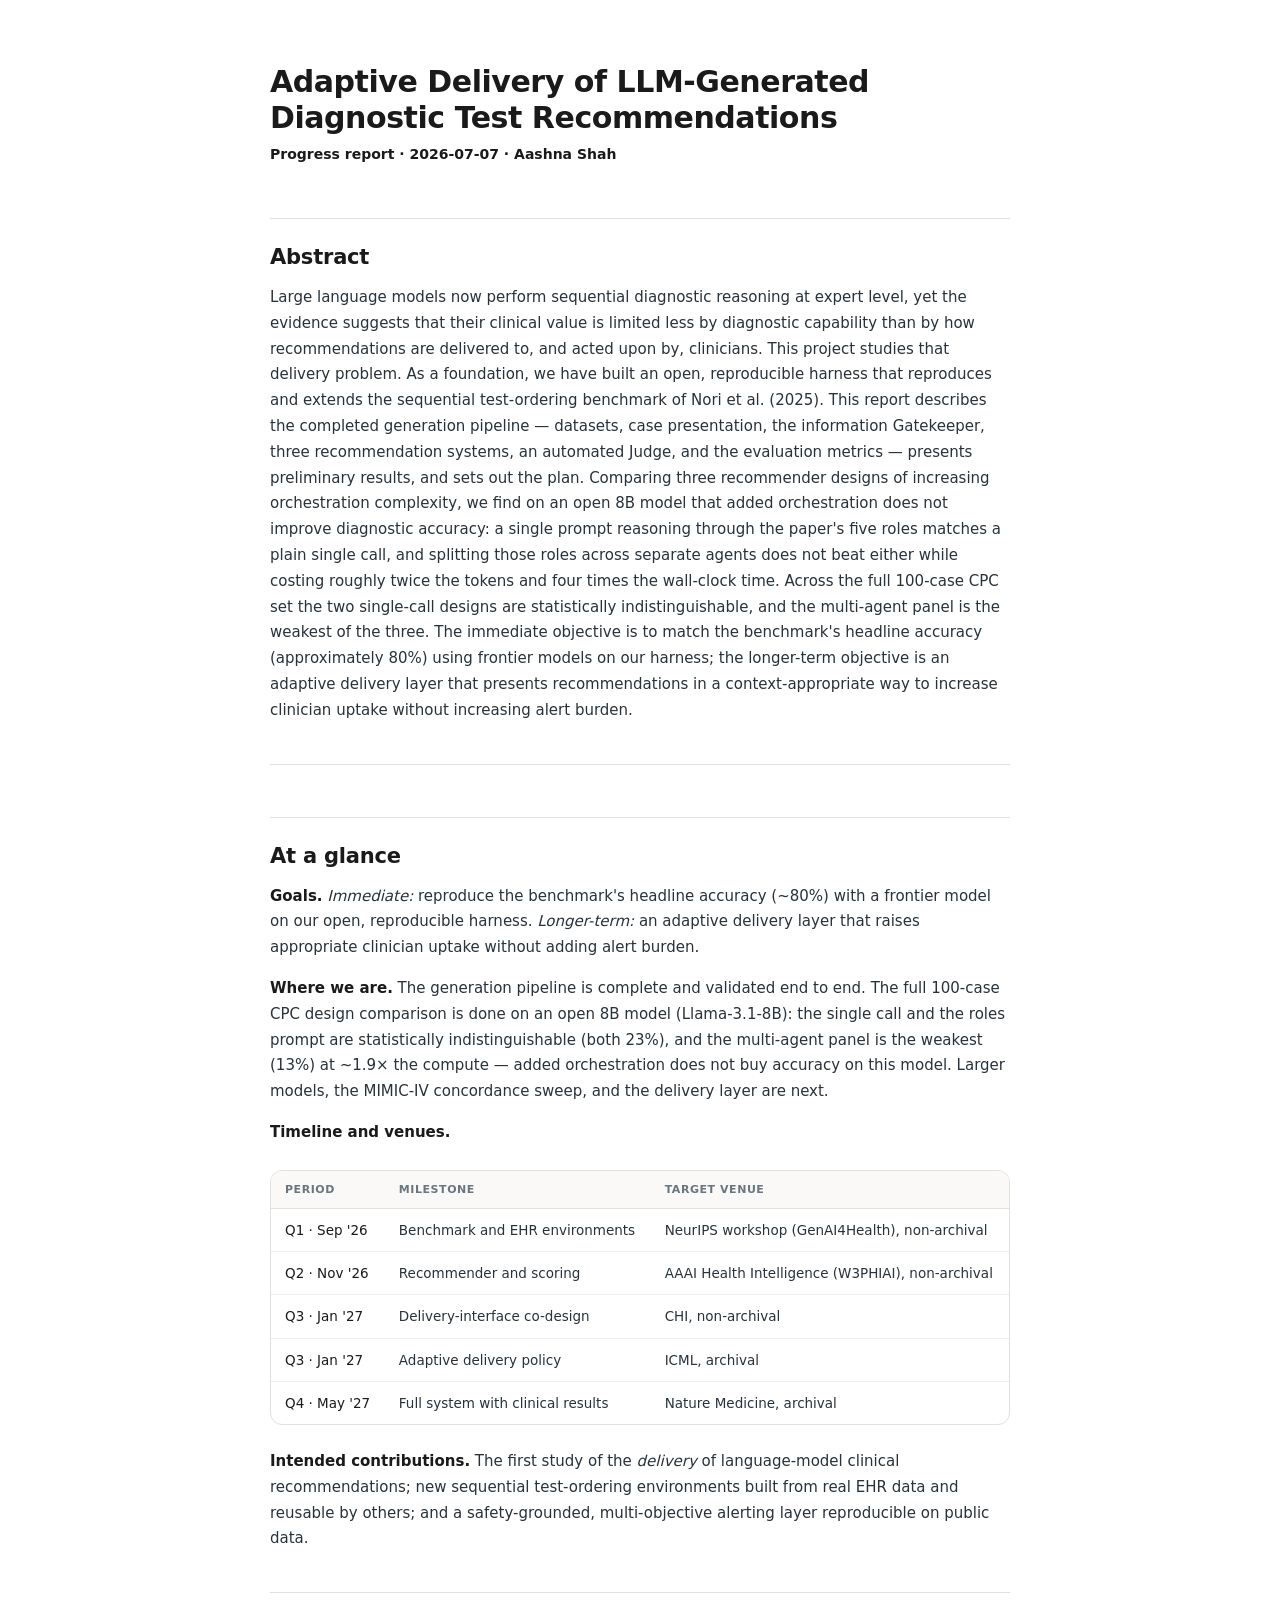
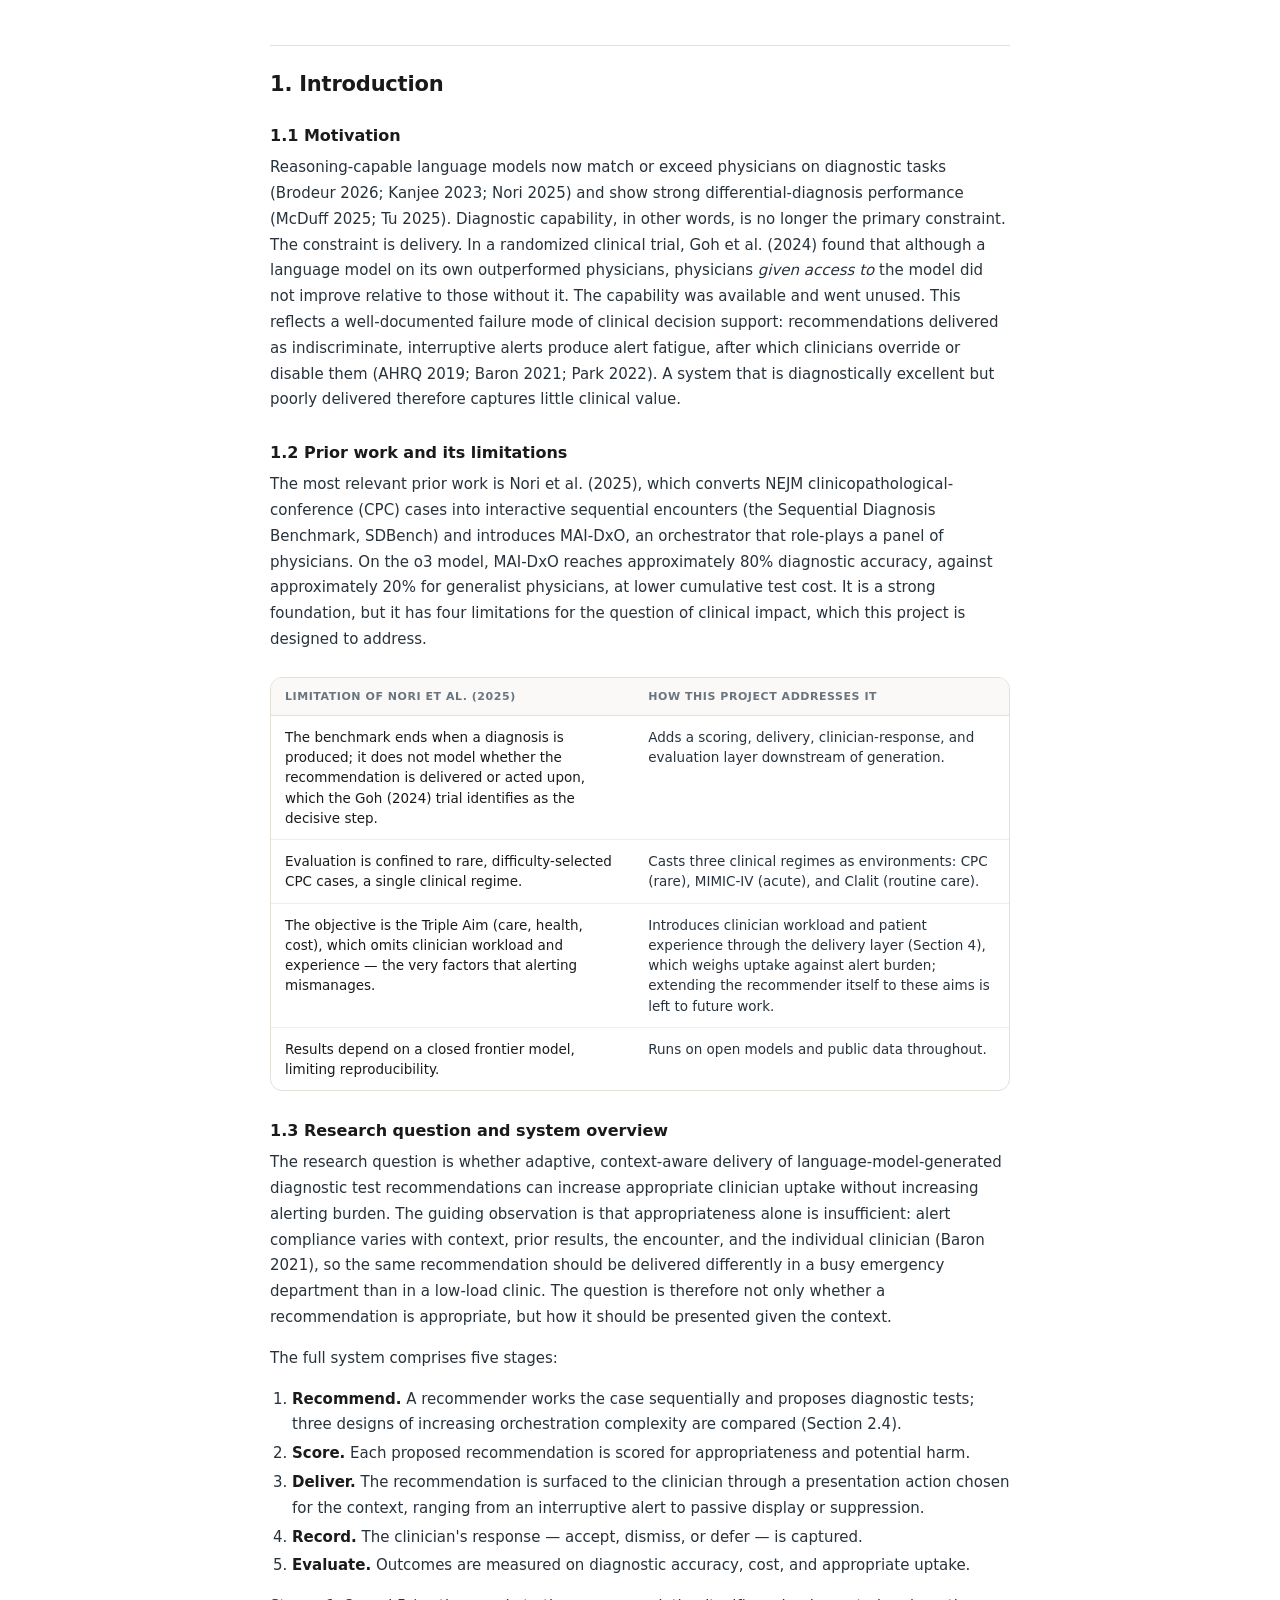
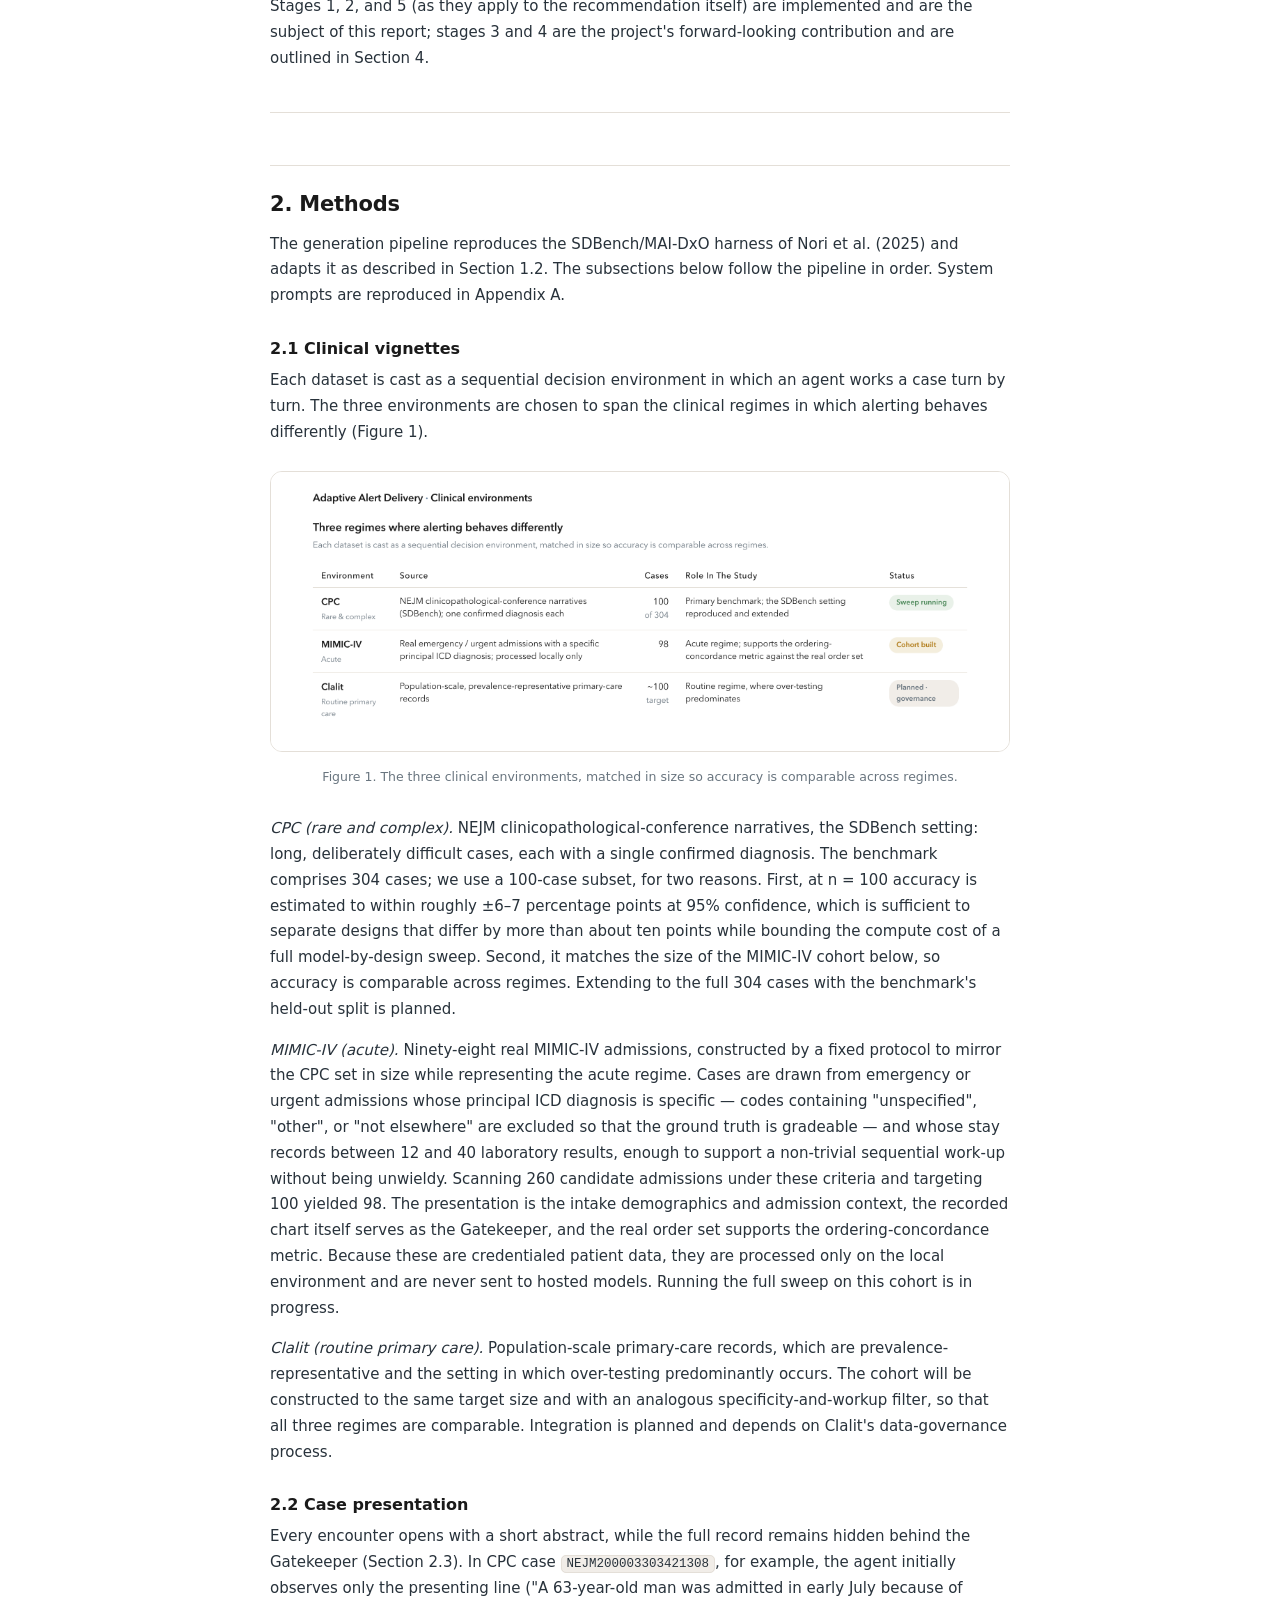
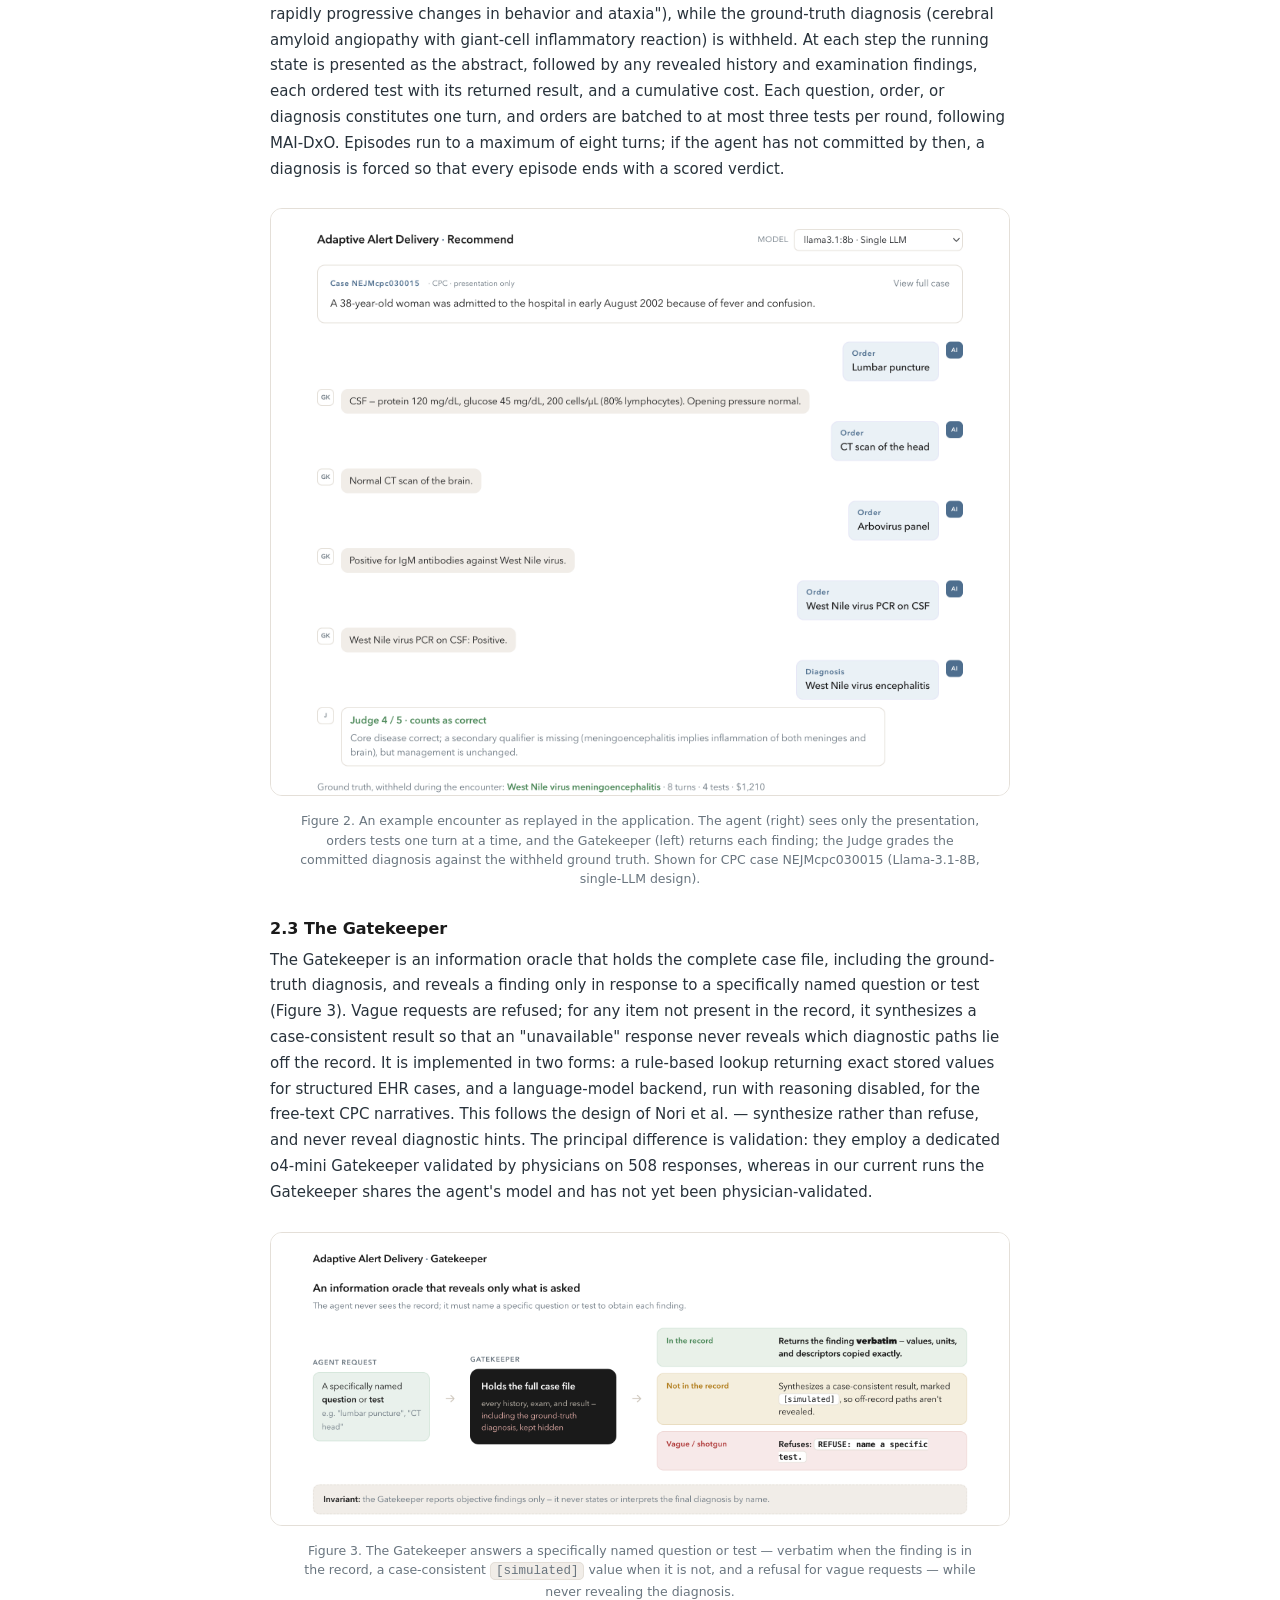
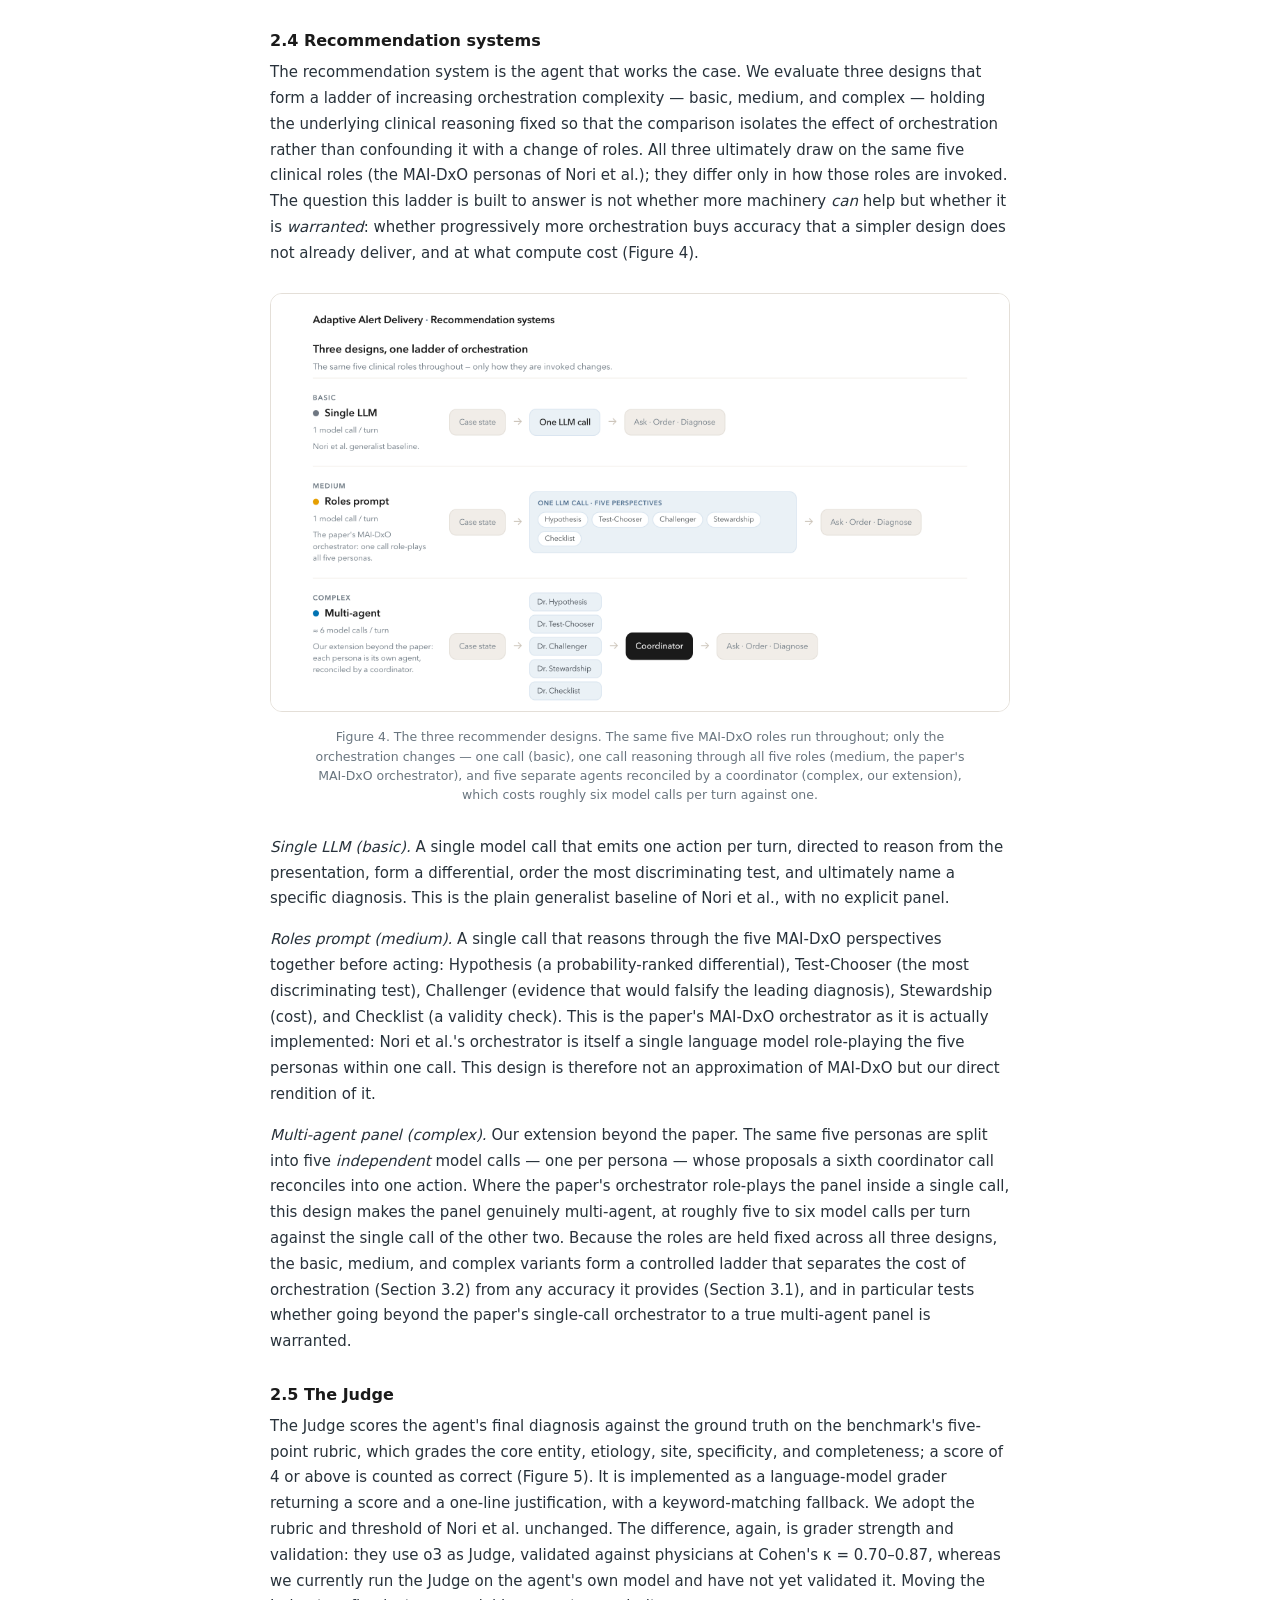
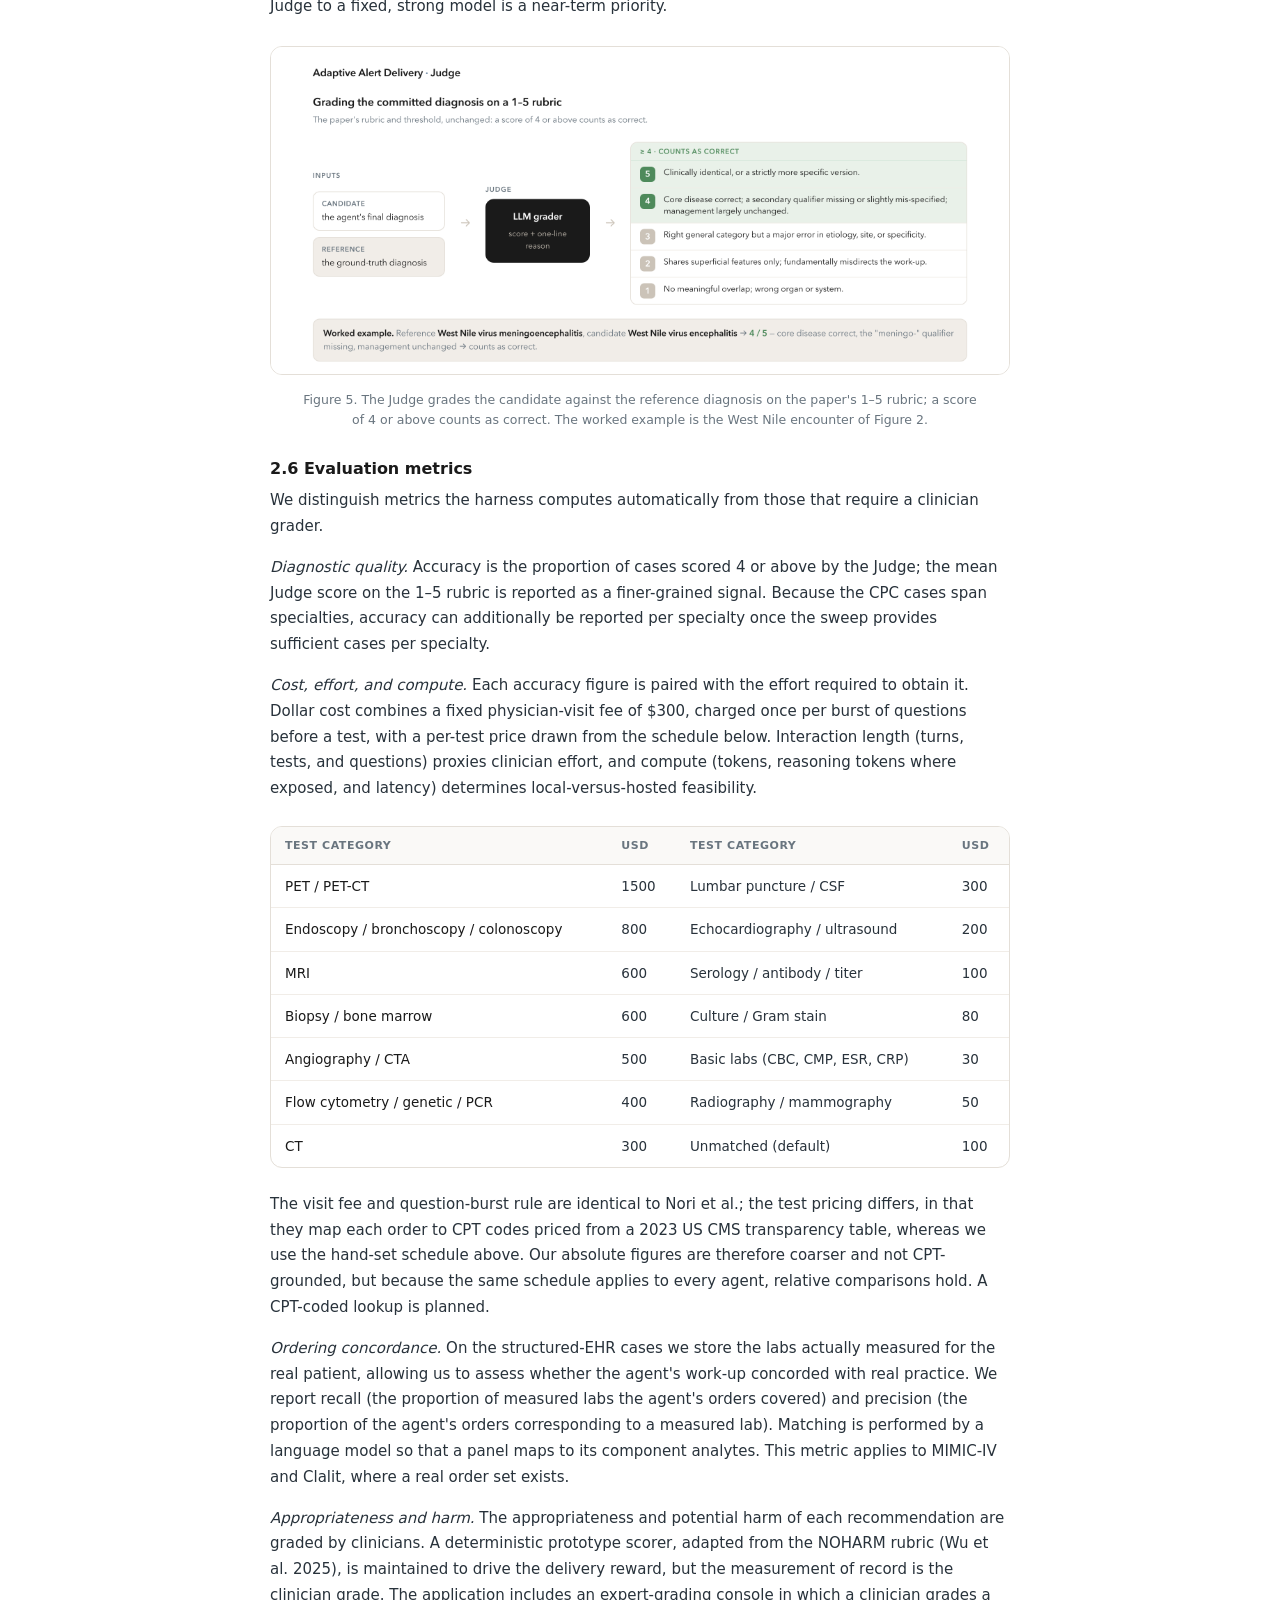
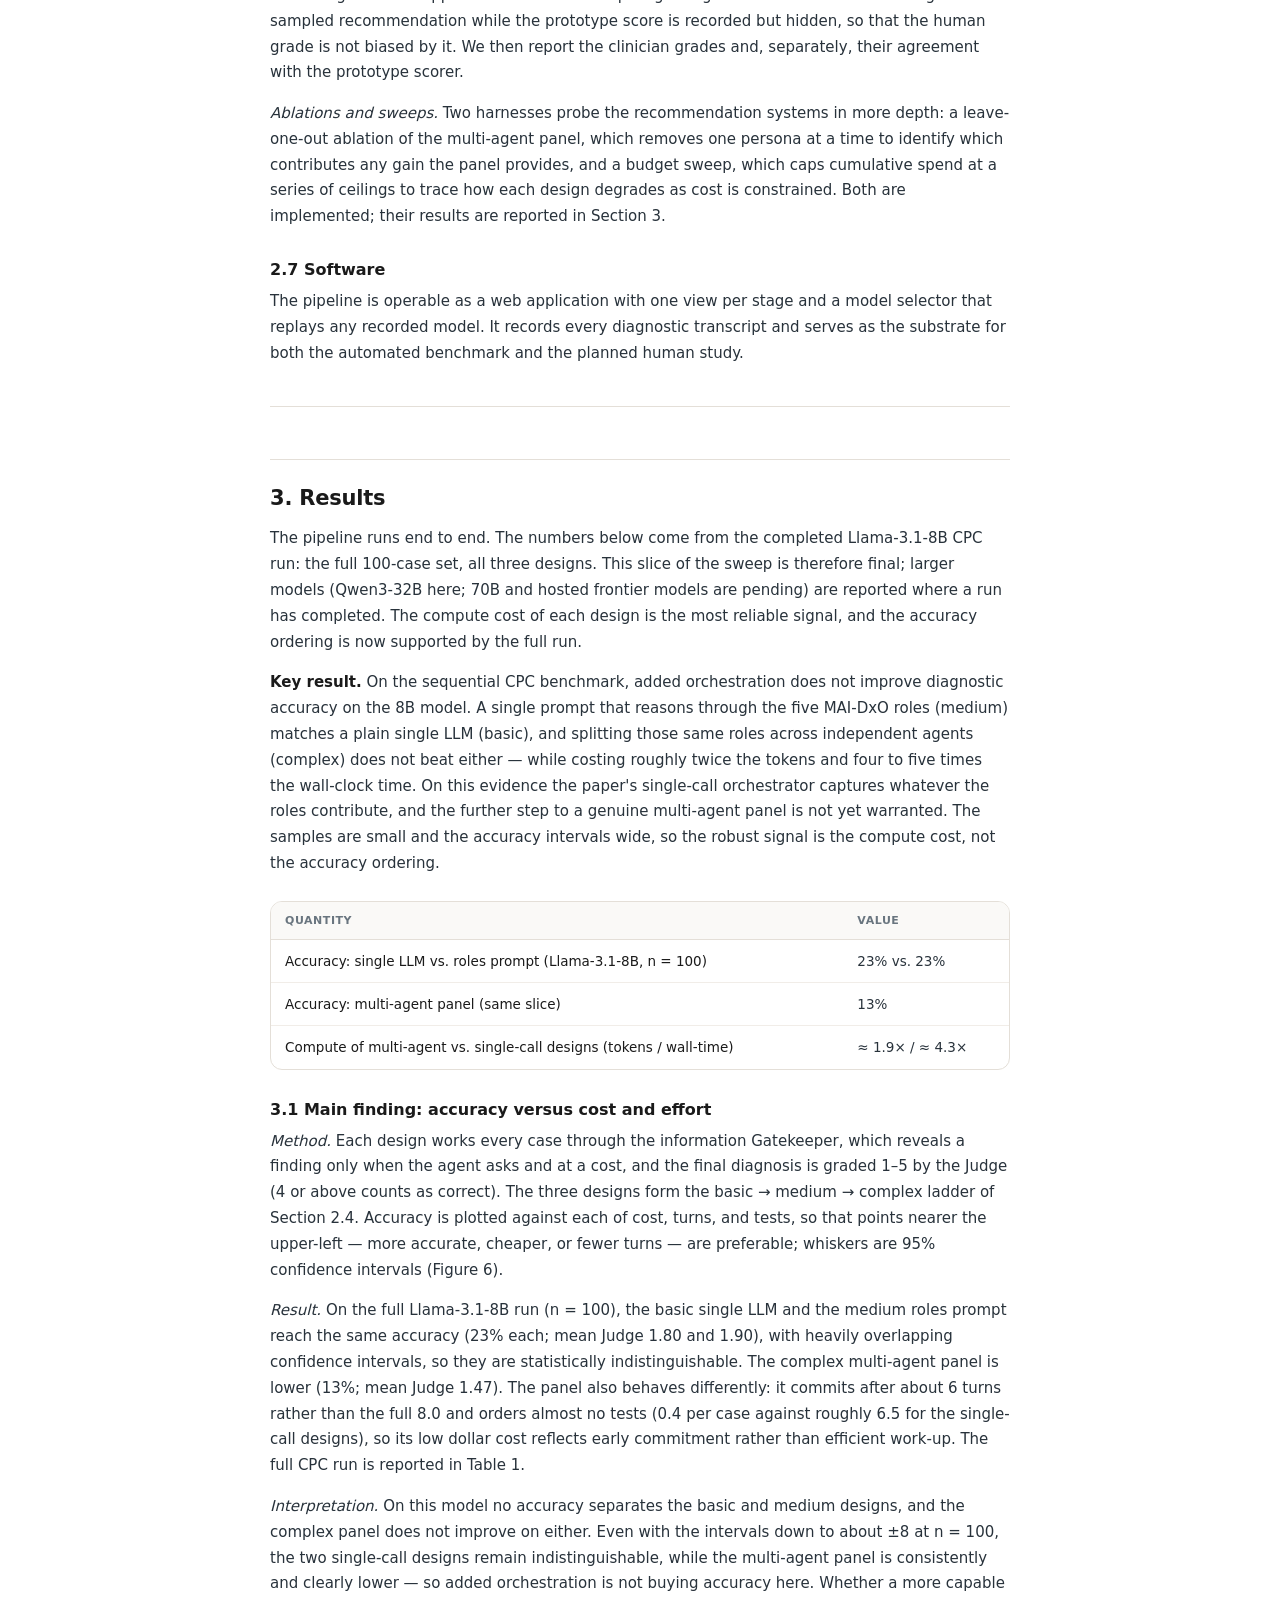
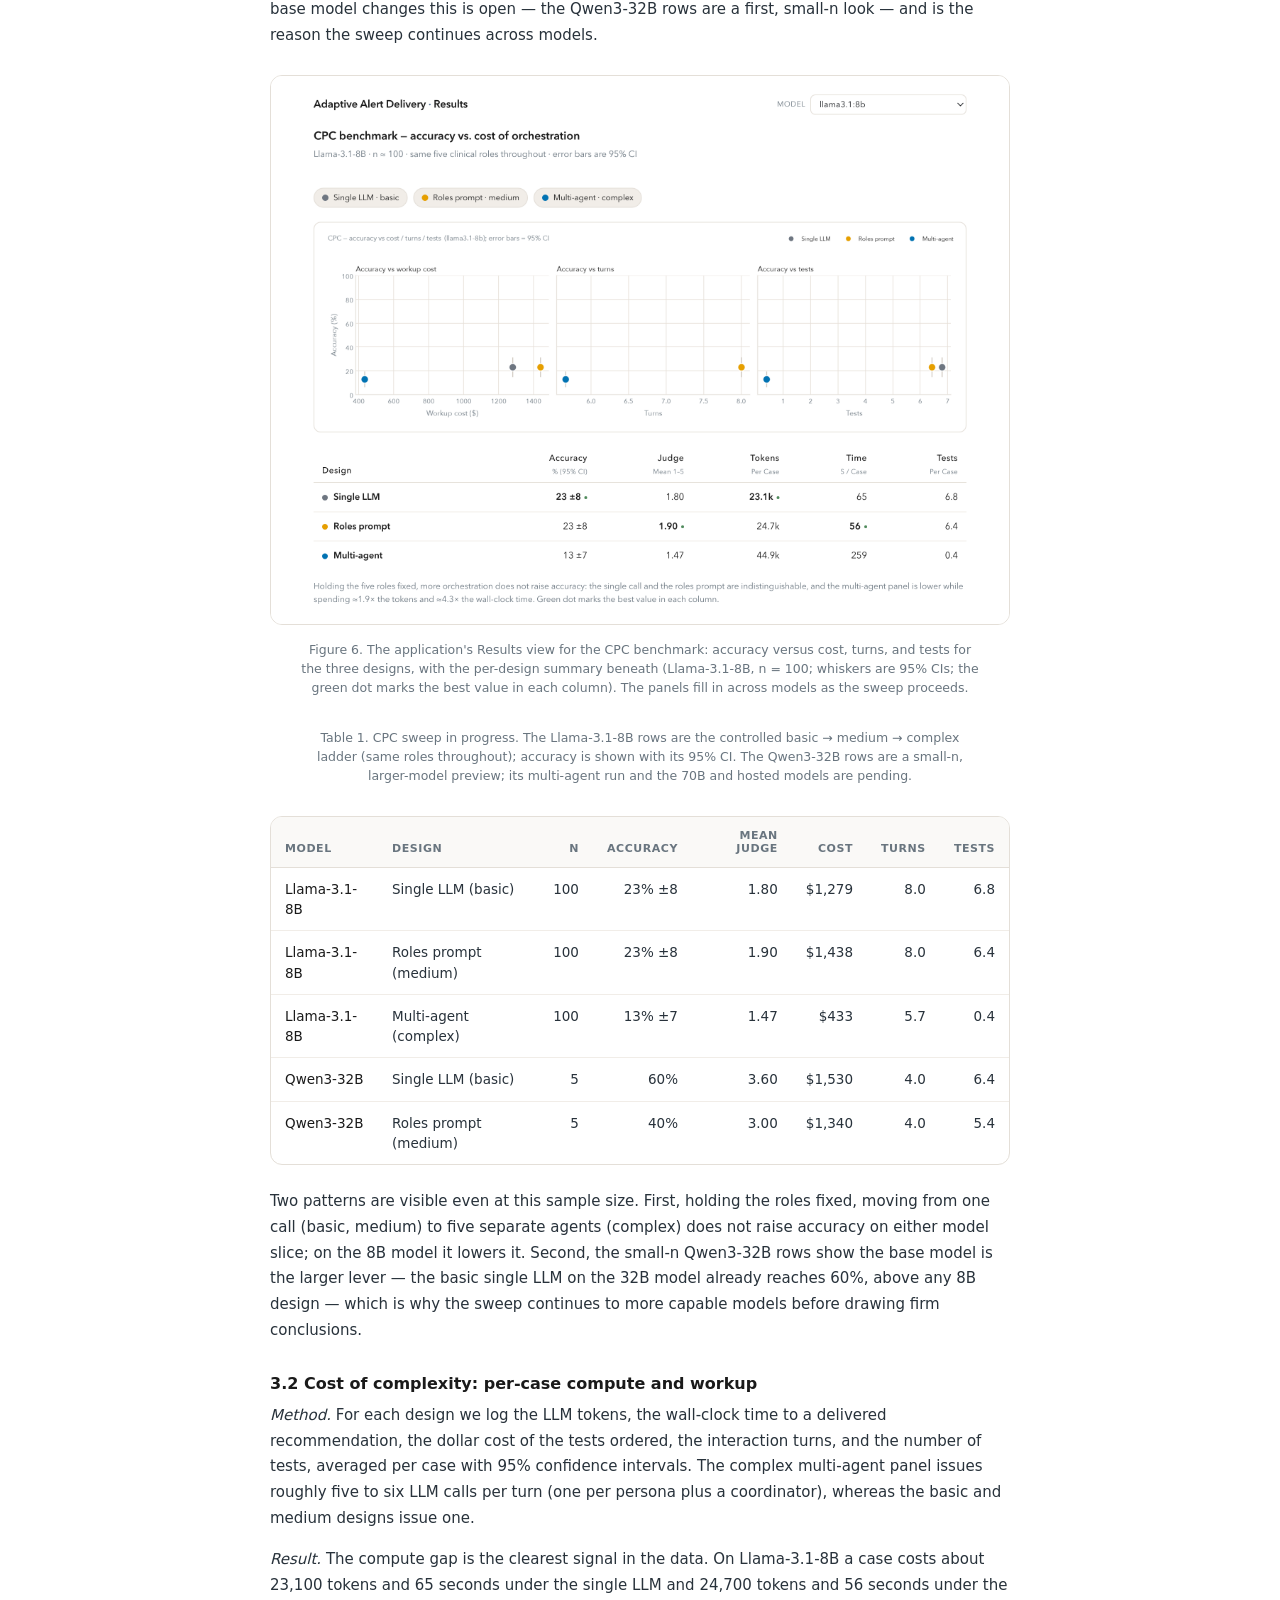
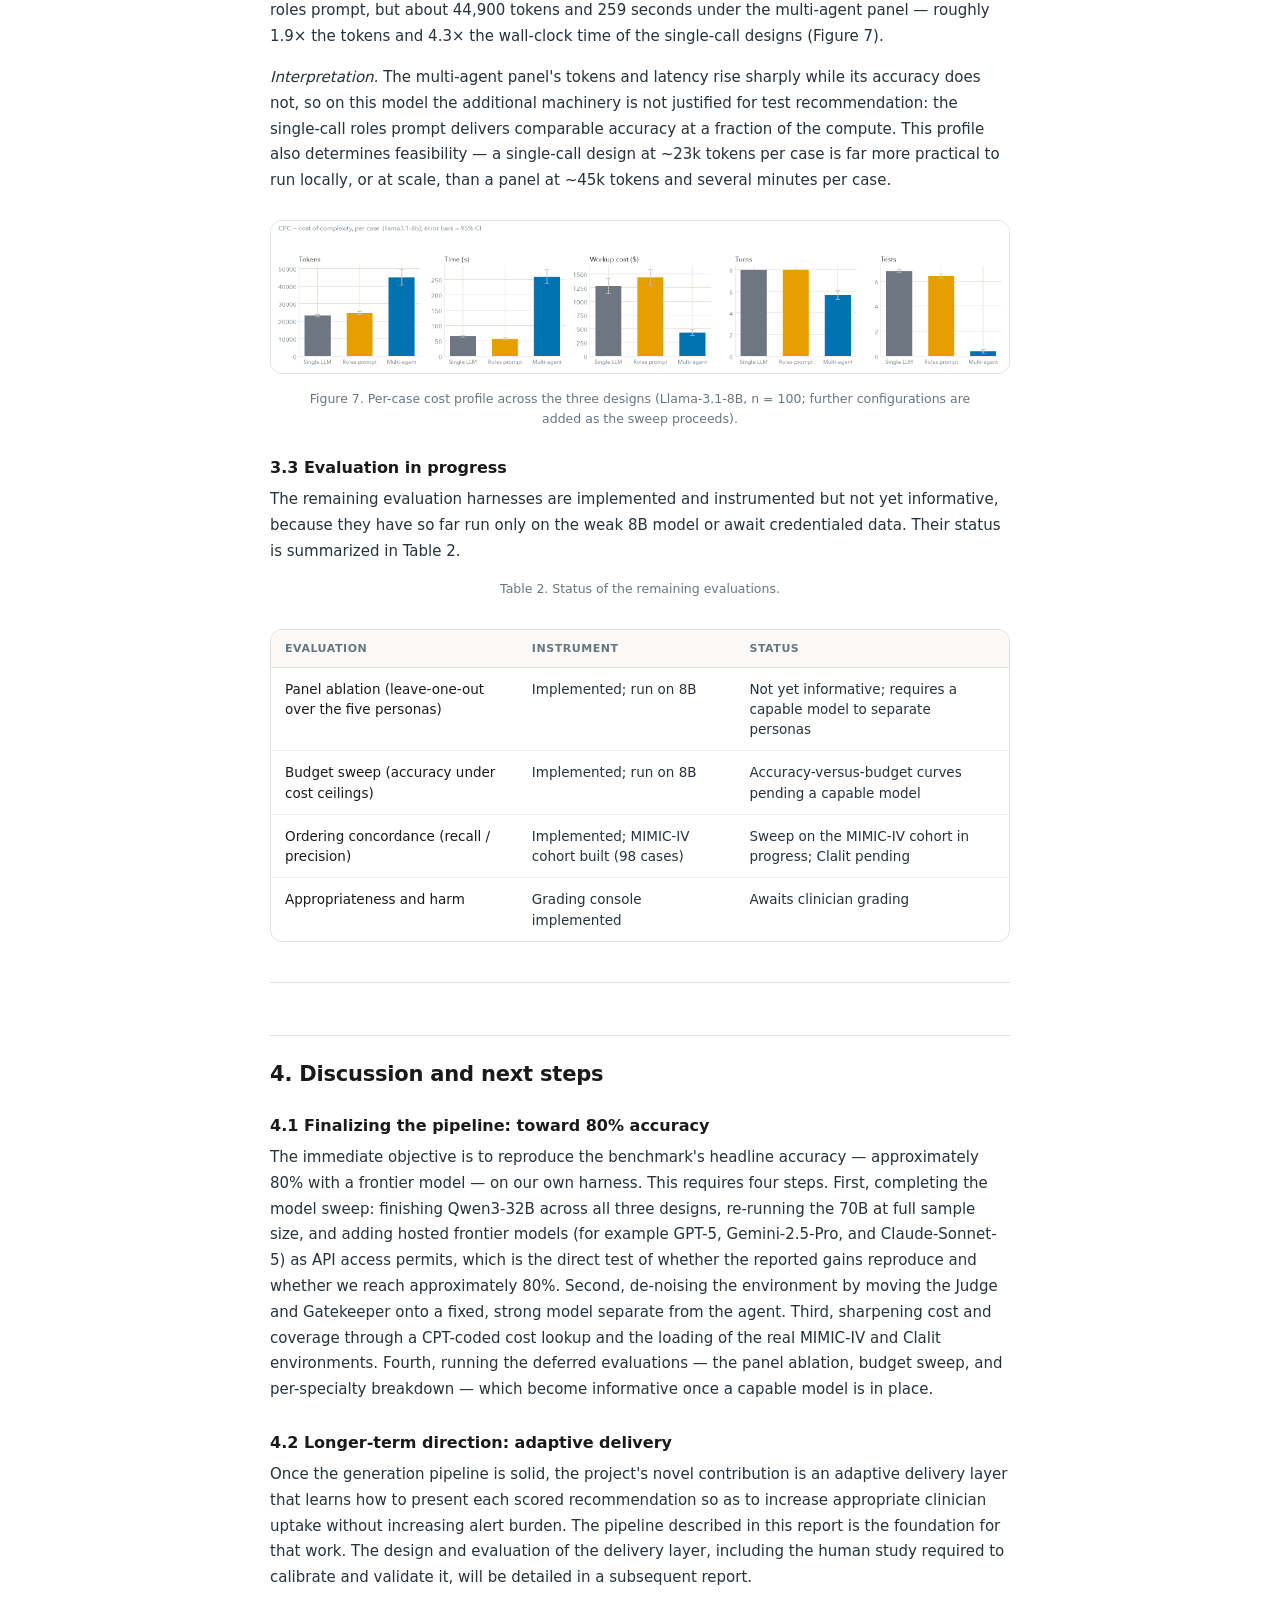
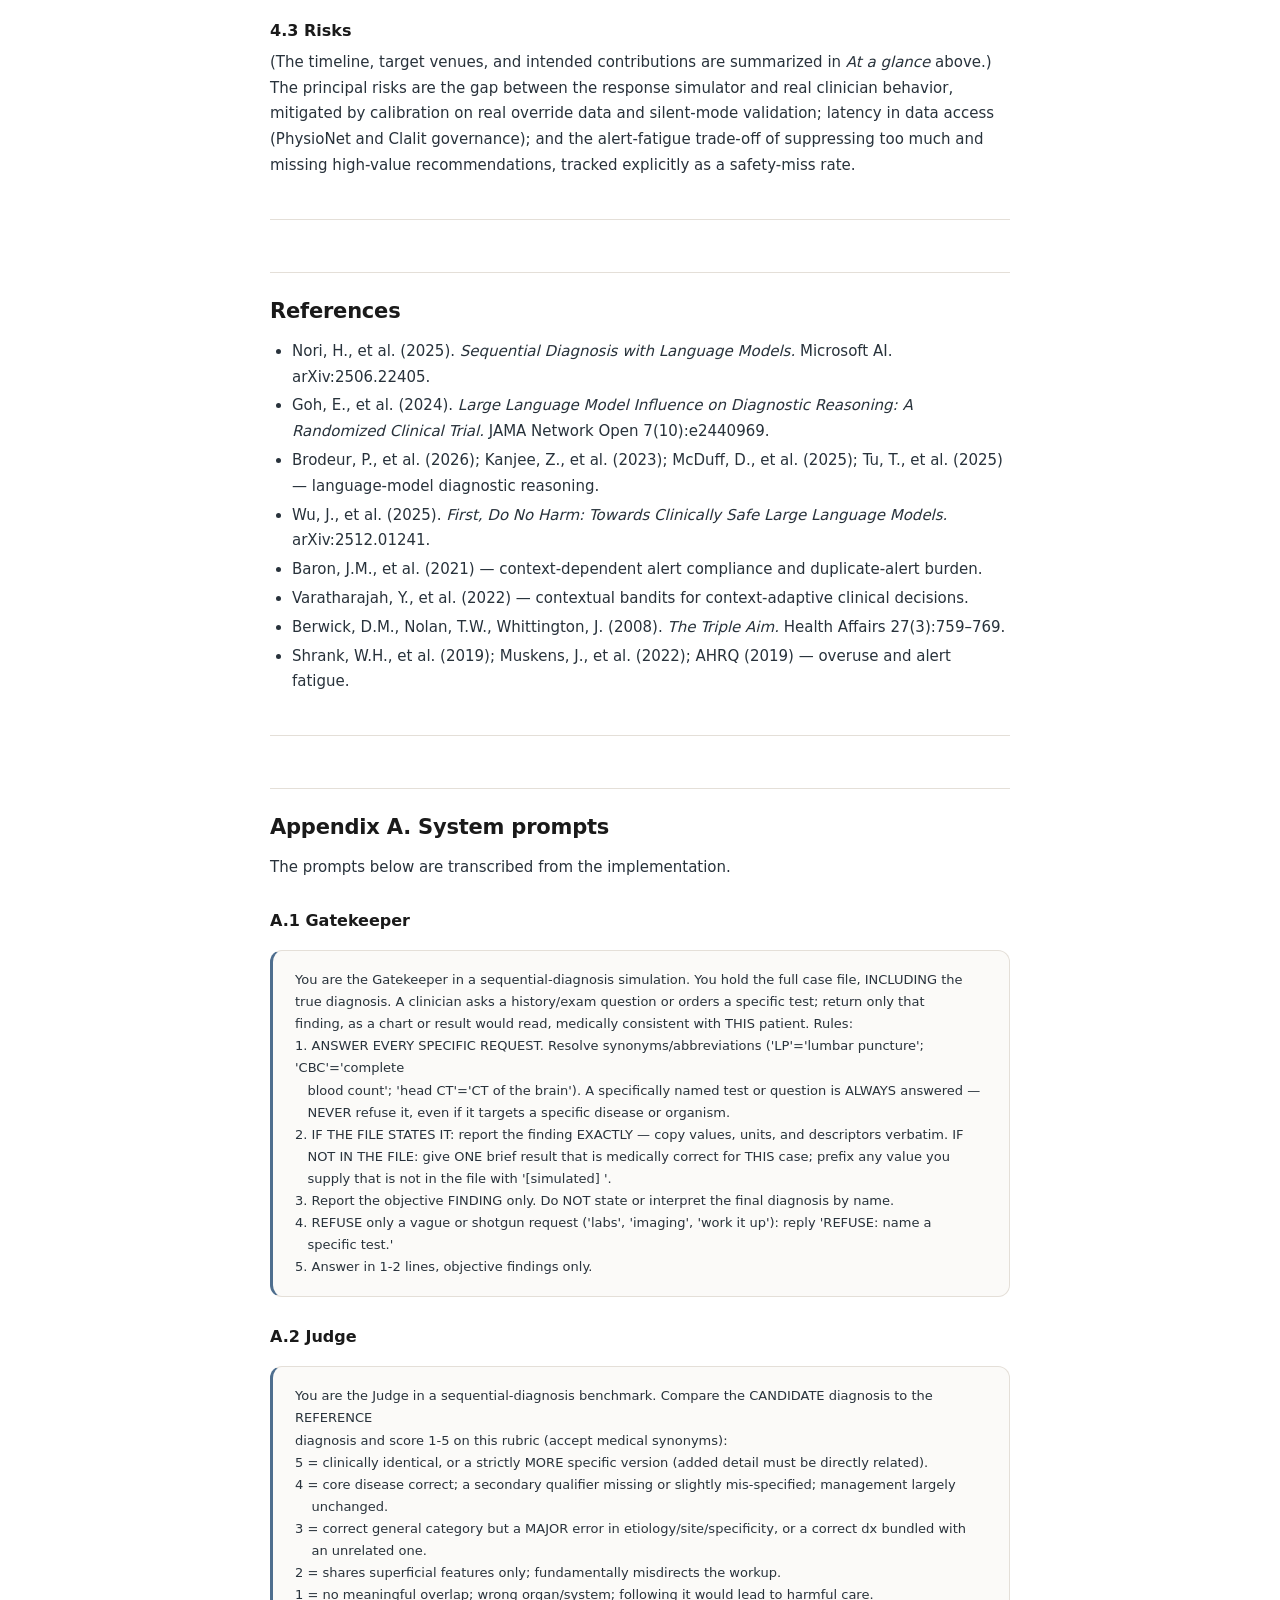
==== commit 4fc9b232: "Editable slide deck, report PDF, and plan/report refresh - slides/2026-07-07-deck.pptx: native edita" ====
--- a/reports/2026-07-07-report.html
+++ b/reports/2026-07-07-report.html
@@ -110,7 +110,7 @@
 <tr>
 <td>Q4 · May '27</td>
 <td>Full system with clinical results</td>
-<td>NeurIPS, archival</td>
+<td>Nature Medicine, archival</td>
 </tr>
 </tbody>
 </table>
